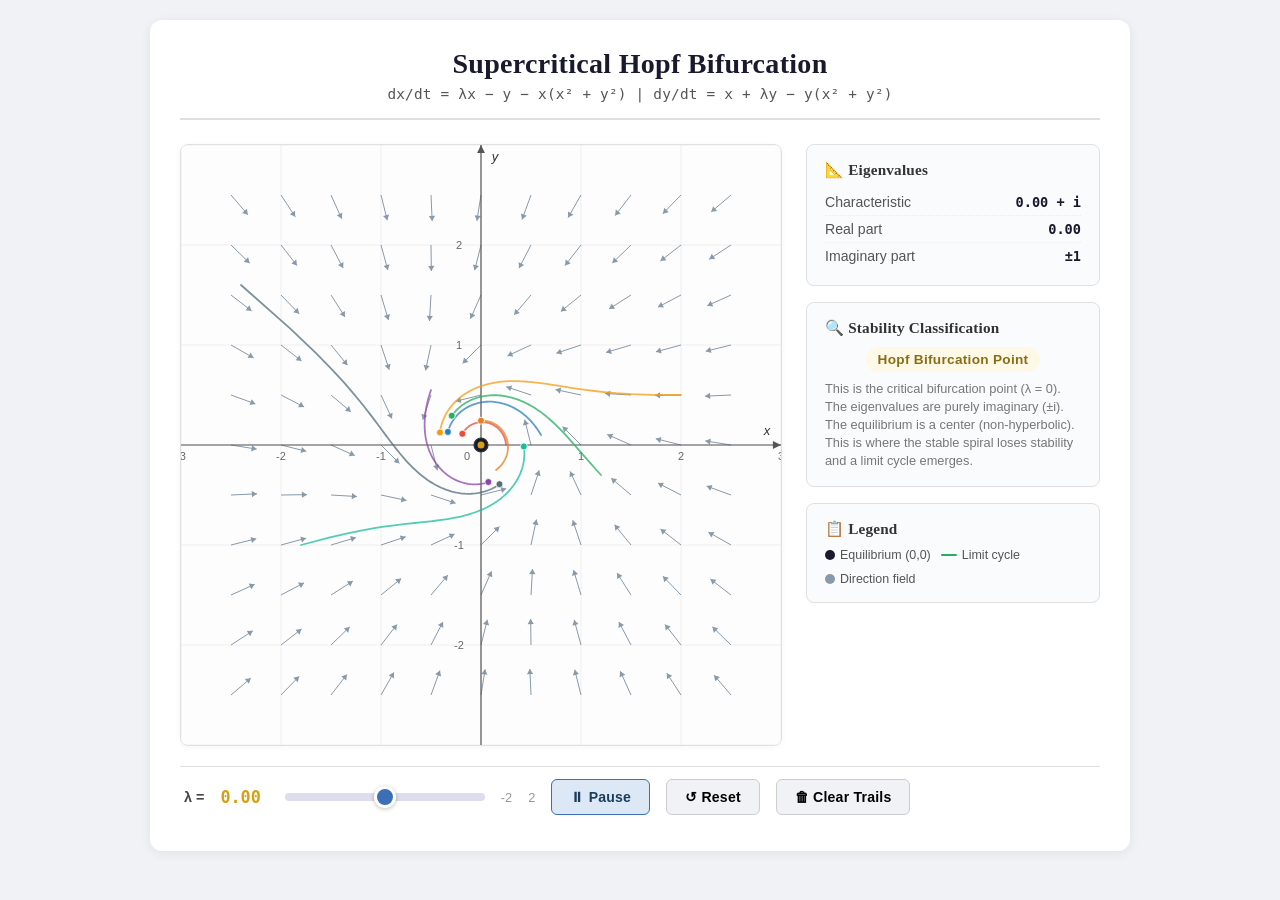
==== index.html @ 7fc09515 "Add Supercritical Hopf Bifurcation Visualizer This file contains the HTML structure, CSS styles, and" ====
<!DOCTYPE html>
<html lang="en">
<head>
    <meta charset="UTF-8">
    <meta name="viewport" content="width=device-width, initial-scale=1.0">
    <title>Supercritical Hopf Bifurcation Visualizer</title>
    <style>
        /* ============================================================
           CSS - Clean, professional university-style layout
           ============================================================ */
        :root {
            --bg: #fafaf9;
            --card-bg: #ffffff;
            --text: #1a1a2e;
            --text-secondary: #555;
            --border: #e0e0e0;
            --accent: #3b6fb6;
            --stable: #2980b9;
            --hopf: #d4a017;
            --unstable: #c0392b;
            --limit-cycle: #27ae60;
            --slider-track: #dde;
            --slider-fill: #3b6fb6;
            --button-bg: #f0f2f5;
            --button-hover: #e2e6ea;
            --shadow: 0 2px 12px rgba(0, 0, 0, 0.07);
            --font-heading: 'Georgia', 'Times New Roman', serif;
            --font-body: 'Segoe UI', 'Helvetica Neue', Arial, sans-serif;
            --font-mono: 'SF Mono', 'Consolas', 'Monaco', monospace;
        }

        * {
            margin: 0;
            padding: 0;
            box-sizing: border-box;
        }

        body {
            background: #f0f2f5;
            font-family: var(--font-body);
            color: var(--text);
            display: flex;
            justify-content: center;
            align-items: flex-start;
            min-height: 100vh;
            padding: 20px 10px 40px;
        }

        /* Main container card */
        .container {
            background: var(--card-bg);
            border-radius: 12px;
            box-shadow: var(--shadow);
            max-width: 980px;
            width: 100%;
            padding: 28px 30px 24px;
            display: flex;
            flex-direction: column;
            gap: 20px;
        }

        /* Header */
        header {
            text-align: center;
            border-bottom: 2px solid var(--border);
            padding-bottom: 16px;
            margin-bottom: 4px;
        }
        header h1 {
            font-family: var(--font-heading);
            font-size: 1.75rem;
            font-weight: 700;
            color: #1a1a2e;
            letter-spacing: 0.3px;
            margin-bottom: 6px;
        }
        header .subtitle {
            font-family: var(--font-mono);
            font-size: 0.9rem;
            color: var(--text-secondary);
            letter-spacing: 0.2px;
        }

        /* Main content: canvas + info panel side by side */
        .main-content {
            display: flex;
            gap: 24px;
            flex-wrap: wrap;
            justify-content: center;
            align-items: flex-start;
        }

        /* Canvas container */
        .canvas-wrapper {
            flex-shrink: 0;
            border: 1px solid var(--border);
            border-radius: 8px;
            overflow: hidden;
            box-shadow: 0 1px 6px rgba(0, 0, 0, 0.04);
            background: #fdfdfd;
            line-height: 0;
        }
        canvas {
            display: block;
            width: 600px;
            height: 600px;
        }

        /* Info panel */
        .info-panel {
            flex: 1;
            min-width: 260px;
            max-width: 320px;
            display: flex;
            flex-direction: column;
            gap: 16px;
            font-size: 0.9rem;
        }
        .info-card {
            background: #fafbfc;
            border: 1px solid var(--border);
            border-radius: 8px;
            padding: 16px 18px;
        }
        .info-card h3 {
            font-family: var(--font-heading);
            font-size: 0.95rem;
            font-weight: 600;
            margin-bottom: 10px;
            color: #333;
            letter-spacing: 0.2px;
        }
        .info-row {
            display: flex;
            justify-content: space-between;
            align-items: center;
            padding: 5px 0;
            border-bottom: 1px dotted #eee;
            font-size: 0.88rem;
        }
        .info-row:last-child {
            border-bottom: none;
        }
        .info-label {
            color: var(--text-secondary);
            font-weight: 500;
        }
        .info-value {
            font-weight: 600;
            font-family: var(--font-mono);
            font-size: 0.85rem;
        }
        .stability-badge {
            display: inline-block;
            padding: 5px 12px;
            border-radius: 20px;
            font-weight: 600;
            font-size: 0.85rem;
            text-align: center;
            letter-spacing: 0.3px;
            transition: background 0.25s, color 0.25s;
        }
        .stable-spiral {
            background: #e8f4fd;
            color: #1a5f8a;
        }
        .hopf-point {
            background: #fef9e7;
            color: #8a6d14;
        }
        .unstable-spiral {
            background: #fdecea;
            color: #8a1f1f;
        }
        .limit-cycle-info {
            color: var(--limit-cycle);
            font-weight: 600;
        }

        /* Controls area */
        .controls {
            display: flex;
            flex-wrap: wrap;
            align-items: center;
            gap: 16px;
            padding: 12px 4px;
            border-top: 1px solid var(--border);
        }
        .control-group {
            display: flex;
            align-items: center;
            gap: 8px;
        }
        .control-group label {
            font-weight: 600;
            font-size: 0.9rem;
            white-space: nowrap;
            color: #444;
        }
        /* Lambda display */
        .lambda-display {
            font-family: var(--font-mono);
            font-size: 1.05rem;
            font-weight: 700;
            min-width: 44px;
            text-align: center;
            padding: 3px 8px;
            border-radius: 4px;
            transition: color 0.25s;
        }
        .lambda-neg {
            color: var(--stable);
        }
        .lambda-zero {
            color: var(--hopf);
        }
        .lambda-pos {
            color: var(--unstable);
        }

        /* Slider styling */
        input[type="range"] {
            -webkit-appearance: none;
            width: 200px;
            height: 8px;
            border-radius: 4px;
            background: var(--slider-track);
            outline: none;
            cursor: pointer;
        }
        input[type="range"]::-webkit-slider-thumb {
            -webkit-appearance: none;
            width: 22px;
            height: 22px;
            border-radius: 50%;
            background: var(--accent);
            cursor: pointer;
            border: 3px solid #fff;
            box-shadow: 0 1px 4px rgba(0, 0, 0, 0.25);
            transition: transform 0.1s;
        }
        input[type="range"]::-webkit-slider-thumb:hover {
            transform: scale(1.12);
        }
        input[type="range"]::-moz-range-thumb {
            width: 22px;
            height: 22px;
            border-radius: 50%;
            background: var(--accent);
            cursor: pointer;
            border: 3px solid #fff;
            box-shadow: 0 1px 4px rgba(0, 0, 0, 0.25);
        }

        /* Buttons */
        button {
            padding: 9px 18px;
            border: 1px solid #ccc;
            border-radius: 6px;
            background: var(--button-bg);
            cursor: pointer;
            font-weight: 600;
            font-size: 0.88rem;
            font-family: var(--font-body);
            letter-spacing: 0.2px;
            transition: background 0.2s, box-shadow 0.2s;
            white-space: nowrap;
        }
        button:hover {
            background: var(--button-hover);
            box-shadow: 0 1px 3px rgba(0, 0, 0, 0.1);
        }
        button:active {
            background: #d5dbe3;
        }
        button.active-btn {
            background: #dce8f5;
            border-color: var(--accent);
            color: #1a3d5c;
        }

        /* Legend */
        .legend {
            display: flex;
            flex-wrap: wrap;
            gap: 10px;
            font-size: 0.78rem;
            color: #555;
            margin-top: 2px;
        }
        .legend-item {
            display: flex;
            align-items: center;
            gap: 5px;
        }
        .legend-dot {
            width: 10px;
            height: 10px;
            border-radius: 50%;
            flex-shrink: 0;
        }
        .legend-dash {
            width: 16px;
            height: 2px;
            border-radius: 1px;
            flex-shrink: 0;
        }

        /* Responsive */
        @media (max-width: 940px) {
            .main-content {
                flex-direction: column;
                align-items: center;
            }
            .info-panel {
                max-width: 100%;
                flex-direction: row;
                flex-wrap: wrap;
                gap: 10px;
            }
            .info-card {
                flex: 1;
                min-width: 180px;
            }
            canvas {
                width: 100%;
                height: auto;
                max-width: 500px;
            }
            .canvas-wrapper {
                width: 100%;
                max-width: 500px;
            }
            input[type="range"] {
                width: 140px;
            }
        }
        @media (max-width: 500px) {
            .container {
                padding: 12px 8px;
            }
            header h1 {
                font-size: 1.3rem;
            }
            .controls {
                gap: 8px;
            }
            input[type="range"] {
                width: 100px;
            }
            button {
                padding: 7px 12px;
                font-size: 0.8rem;
            }
        }
    </style>
</head>
<body>

    <div class="container">
        <!-- ============================================================
             HEADER - Title and system equations
             ============================================================ -->
        <header>
            <h1>Supercritical Hopf Bifurcation</h1>
            <p class="subtitle">
                dx/dt = λx − y − x(x² + y²)&emsp;|&emsp;dy/dt = x + λy − y(x² + y²)
            </p>
        </header>

        <!-- ============================================================
             MAIN CONTENT - Canvas + Info Panel
             ============================================================ -->
        <div class="main-content">
            <!-- Phase portrait canvas -->
            <div class="canvas-wrapper">
                <canvas id="phaseCanvas" width="600" height="600"></canvas>
            </div>

            <!-- Information panel -->
            <div class="info-panel" id="infoPanel">
                <!-- Eigenvalue card -->
                <div class="info-card">
                    <h3>📐 Eigenvalues</h3>
                    <div class="info-row">
                        <span class="info-label">Characteristic</span>
                        <span class="info-value" id="eigenvalueDisplay">λ ± i</span>
                    </div>
                    <div class="info-row">
                        <span class="info-label">Real part</span>
                        <span class="info-value" id="realPartDisplay">—</span>
                    </div>
                    <div class="info-row">
                        <span class="info-label">Imaginary part</span>
                        <span class="info-value">±1</span>
                    </div>
                </div>

                <!-- Stability card -->
                <div class="info-card">
                    <h3>🔍 Stability Classification</h3>
                    <div style="text-align:center; margin:8px 0;">
                        <span class="stability-badge" id="stabilityBadge">—</span>
                    </div>
                    <div class="info-row" id="limitCycleRow" style="display:none;">
                        <span class="info-label">Limit cycle radius</span>
                        <span class="info-value limit-cycle-info" id="limitCycleRadius">—</span>
                    </div>
                    <p style="font-size:0.8rem;color:#777;margin-top:6px;line-height:1.4;" id="stabilityDescription">
                        —
                    </p>
                </div>

                <!-- Legend card -->
                <div class="info-card">
                    <h3>📋 Legend</h3>
                    <div class="legend">
                        <div class="legend-item">
                            <span class="legend-dot" style="background:#1a1a2e;"></span> Equilibrium (0,0)
                        </div>
                        <div class="legend-item">
                            <span class="legend-dash" style="background:var(--limit-cycle);"></span> Limit cycle
                        </div>
                        <div class="legend-item">
                            <span class="legend-dot" style="background:#8899aa;"></span> Direction field
                        </div>
                    </div>
                </div>
            </div>
        </div>

        <!-- ============================================================
             CONTROLS - Slider, buttons, λ display
             ============================================================ -->
        <div class="controls">
            <div class="control-group">
                <label for="lambdaSlider">λ =</label>
                <span class="lambda-display" id="lambdaDisplay">0.00</span>
            </div>
            <input type="range" id="lambdaSlider" min="-2" max="2" step="0.01" value="0">
            <span style="font-size:0.8rem;color:#999;">-2</span>
            <span style="font-size:0.8rem;color:#999;">2</span>

            <button id="playPauseBtn" class="active-btn" title="Pause / Resume animation">⏸ Pause</button>
            <button id="resetBtn" title="Reset all trajectories">↺ Reset</button>
            <button id="clearBtn" title="Clear trails but keep particle positions">🗑 Clear Trails</button>
        </div>
    </div>

    <script>
        // ============================================================
        // JAVASCRIPT - Supercritical Hopf Bifurcation Visualizer
        // System:  dx/dt = λx − y − x(x²+y²)
        //          dy/dt = x + λy − y(x²+y²)
        // ============================================================

        (function() {
            // ---------- DOM Elements ----------
            const canvas = document.getElementById('phaseCanvas');
            const ctx = canvas.getContext('2d');
            const lambdaSlider = document.getElementById('lambdaSlider');
            const lambdaDisplay = document.getElementById('lambdaDisplay');
            const playPauseBtn = document.getElementById('playPauseBtn');
            const resetBtn = document.getElementById('resetBtn');
            const clearBtn = document.getElementById('clearBtn');
            const eigenvalueDisplay = document.getElementById('eigenvalueDisplay');
            const realPartDisplay = document.getElementById('realPartDisplay');
            const stabilityBadge = document.getElementById('stabilityBadge');
            const stabilityDescription = document.getElementById('stabilityDescription');
            const limitCycleRow = document.getElementById('limitCycleRow');
            const limitCycleRadius = document.getElementById('limitCycleRadius');

            // ---------- Constants ----------
            const CANVAS_W = canvas.width; // 600 px
            const CANVAS_H = canvas.height; // 600 px
            const SCALE = 100; // pixels per world unit
            const CENTER_X = CANVAS_W / 2; // 300
            const CENTER_Y = CANVAS_H / 2; // 300
            const WORLD_MIN = -3;
            const WORLD_MAX = 3;
            const DIR_GRID_SPACING = 0.5; // world units between direction arrows
            const ARROW_LENGTH = 26; // pixels for normalized direction arrows
            const ARROWHEAD_SIZE = 6; // pixels
            const RK4_DT = 0.04; // time step per animation frame
            const MAX_TRAIL_LENGTH = 500; // max points per trajectory trail

            // ---------- State ----------
            let lambda = parseFloat(lambdaSlider.value); // current λ
            let isPlaying = true;
            let animationId = null;
            let directionFieldCache = null; // cached arrow data for current λ
            let cachedLambda = null; // λ value for which cache is valid

            // ---------- Particle / Trajectory data ----------
            // Each particle: { x, y, trail: [{x,y},...], color }
            const initialConditions = [
                { x: 0.25, y: 0.0, color: '#e74c3c' }, // red - inside
                { x: 0.6, y: 0.1, color: '#2980b9' }, // blue - inside
                { x: 1.2, y: -0.3, color: '#27ae60' }, // green - near limit cycle for λ≈1.4
                { x: 2.0, y: 0.5, color: '#f39c12' }, // orange - outside
                { x: -0.5, y: 0.55, color: '#8e44ad' }, // purple - inside
                { x: -1.8, y: -1.0, color: '#1abc9c' }, // teal - outside
                { x: 0.15, y: -0.25, color: '#e67e22' }, // dark orange - inside
                { x: -2.4, y: 1.6, color: '#546e7a' }, // blue-gray - far outside
            ];

            let particles = [];

            /** Initialize all particles to their starting conditions */
            function initParticles() {
                particles = initialConditions.map(ic => ({
                    x: ic.x,
                    y: ic.y,
                    trail: [{ x: ic.x, y: ic.y }],
                    color: ic.color,
                }));
            }

            // ---------- Coordinate transforms ----------
            /** World (x,y) → Canvas (cx, cy) */
            function worldToCanvas(wx, wy) {
                return {
                    cx: CENTER_X + wx * SCALE,
                    cy: CENTER_Y - wy * SCALE,
                };
            }

            /** Canvas (cx, cy) → World (x, y) */
            function canvasToWorld(cx, cy) {
                return {
                    x: (cx - CENTER_X) / SCALE,
                    y: (CENTER_Y - cy) / SCALE,
                };
            }

            /** Clamp world coordinates to visible range (for drawing) */
            function isInView(wx, wy) {
                return wx >= WORLD_MIN && wx <= WORLD_MAX && wy >= WORLD_MIN && wy <= WORLD_MAX;
            }

            // ---------- Vector field ----------
            /**
             * Evaluate the vector field at a world point.
             * Returns [dx/dt, dy/dt].
             */
            function vectorField(x, y) {
                const r2 = x * x + y * y;
                const dx = lambda * x - y - x * r2;
                const dy = x + lambda * y - y * r2;
                return [dx, dy];
            }

            // ---------- RK4 Integrator ----------
            /**
             * Single RK4 step from (x, y) with time step dt.
             * Returns { x: newX, y: newY }.
             */
            function rk4Step(x, y, dt) {
                // k1
                const [k1x, k1y] = vectorField(x, y);
                // k2
                const [k2x, k2y] = vectorField(x + 0.5 * dt * k1x, y + 0.5 * dt * k1y);
                // k3
                const [k3x, k3y] = vectorField(x + 0.5 * dt * k2x, y + 0.5 * dt * k2y);
                // k4
                const [k4x, k4y] = vectorField(x + dt * k3x, y + dt * k3y);

                const newX = x + (dt / 6) * (k1x + 2 * k2x + 2 * k3x + k4x);
                const newY = y + (dt / 6) * (k1y + 2 * k2y + 2 * k3y + k4y);
                return { x: newX, y: newY };
            }

            // ---------- Direction field computation ----------
            /**
             * Compute direction field arrow data for the current λ.
             * Returns array of { cx, cy, endCx, endCy } in canvas coords.
             * Cached to avoid recomputation unless λ changes.
             */
            function computeDirectionField() {
                if (cachedLambda === lambda && directionFieldCache !== null) {
                    return directionFieldCache;
                }
                const arrows = [];
                // Sample grid from -2.5 to 2.5 with spacing DIR_GRID_SPACING
                const start = -2.5;
                const end = 2.5;
                for (let wx = start; wx <= end + 0.0001; wx += DIR_GRID_SPACING) {
                    for (let wy = start; wy <= end + 0.0001; wy += DIR_GRID_SPACING) {
                        const [vx, vy] = vectorField(wx, wy);
                        const mag = Math.sqrt(vx * vx + vy * vy);
                        if (mag < 1e-8) continue; // skip at exact equilibrium
                        // Normalize
                        const nx = vx / mag;
                        const ny = vy / mag;
                        // Convert to canvas
                        const { cx, cy } = worldToCanvas(wx, wy);
                        // Canvas-space vector (note y-flip)
                        const cvx = nx * SCALE;
                        const cvy = -ny * SCALE;
                        const cMag = Math.sqrt(cvx * cvx + cvy * cvy);
                        const scaleFactor = ARROW_LENGTH / cMag;
                        const endCx = cx + cvx * scaleFactor;
                        const endCy = cy + cvy * scaleFactor;
                        arrows.push({ cx, cy, endCx, endCy, dirX: cvx / cMag, dirY: cvy / cMag });
                    }
                }
                directionFieldCache = arrows;
                cachedLambda = lambda;
                return arrows;
            }

            // ---------- Drawing functions ----------
            /** Draw the Cartesian grid with light gray lines at integer coordinates */
            function drawGrid() {
                ctx.save();
                ctx.strokeStyle = '#e8e8e8';
                ctx.lineWidth = 0.7;
                for (let i = WORLD_MIN; i <= WORLD_MAX; i += 1) {
                    const { cx } = worldToCanvas(i, 0);
                    const { cy } = worldToCanvas(0, i);
                    // Vertical grid line
                    ctx.beginPath();
                    ctx.moveTo(cx, 0);
                    ctx.lineTo(cx, CANVAS_H);
                    ctx.stroke();
                    // Horizontal grid line
                    ctx.beginPath();
                    ctx.moveTo(0, cy);
                    ctx.lineTo(CANVAS_W, cy);
                    ctx.stroke();
                }
                ctx.restore();
            }

            /** Draw labeled axes with arrowheads */
            function drawAxes() {
                ctx.save();
                // Main axes
                ctx.strokeStyle = '#555';
                ctx.lineWidth = 1.2;
                ctx.beginPath();
                // x-axis
                const { cx: xAxisY } = worldToCanvas(0, 0); // cy of x-axis
                ctx.moveTo(0, xAxisY);
                ctx.lineTo(CANVAS_W, xAxisY);
                // y-axis
                const { cy: yAxisX } = worldToCanvas(0, 0); // cx of y-axis
                ctx.moveTo(yAxisX, 0);
                ctx.lineTo(yAxisX, CANVAS_H);
                ctx.stroke();

                // Arrowhead on positive x-axis
                const xTip = worldToCanvas(WORLD_MAX, 0);
                drawArrowheadOnAxis(xTip.cx, xTip.cy, 0); // pointing right
                // Arrowhead on positive y-axis
                const yTip = worldToCanvas(0, WORLD_MAX);
                drawArrowheadOnAxis(yTip.cx, yTip.cy, -Math.PI / 2); // pointing up (canvas up = negative angle)

                // Axis labels
                ctx.fillStyle = '#333';
                ctx.font = 'italic 13px "Segoe UI", "Helvetica Neue", Arial, sans-serif';
                ctx.textAlign = 'center';
                // x label
                ctx.fillText('x', CANVAS_W - 14, xAxisY - 10);
                // y label
                ctx.fillText('y', yAxisX + 14, 16);

                // Tick labels
                ctx.font = '11px "Segoe UI", "Helvetica Neue", Arial, sans-serif';
                ctx.fillStyle = '#666';
                for (let i = WORLD_MIN; i <= WORLD_MAX; i += 1) {
                    if (i === 0) continue;
                    const { cx: tx } = worldToCanvas(i, 0);
                    const { cy: ty } = worldToCanvas(0, i);
                    ctx.fillText(i.toString(), tx, xAxisY + 15);
                    if (i !== WORLD_MIN && i !== WORLD_MAX) {
                        ctx.fillText(i.toString(), yAxisX - 22, ty + 4);
                    }
                }
                // Origin label
                ctx.fillText('0', yAxisX - 14, xAxisY + 15);

                ctx.restore();
            }

            /** Small helper: draw an arrowhead at canvas point for axis end */
            function drawArrowheadOnAxis(cx, cy, direction) {
                const size = 9;
                const angle = direction;
                ctx.save();
                ctx.fillStyle = '#555';
                ctx.beginPath();
                ctx.moveTo(cx, cy);
                ctx.lineTo(
                    cx - size * Math.cos(angle - 0.45),
                    cy - size * Math.sin(angle - 0.45)
                );
                ctx.lineTo(
                    cx - size * Math.cos(angle + 0.45),
                    cy - size * Math.sin(angle + 0.45)
                );
                ctx.closePath();
                ctx.fill();
                ctx.restore();
            }

            /** Draw the direction field arrows */
            function drawDirectionField() {
                const arrows = computeDirectionField();
                ctx.save();
                ctx.strokeStyle = '#8899aa';
                ctx.fillStyle = '#8899aa';
                ctx.lineWidth = 1.0;
                for (const arr of arrows) {
                    const { cx, cy, endCx, endCy, dirX, dirY } = arr;
                    // Draw arrow shaft
                    ctx.beginPath();
                    ctx.moveTo(cx, cy);
                    ctx.lineTo(endCx, endCy);
                    ctx.stroke();
                    // Draw arrowhead
                    const hSize = ARROWHEAD_SIZE;
                    const angle = Math.atan2(dirY, dirX);
                    const barbAngle = 0.55; // ~31 degrees
                    ctx.beginPath();
                    ctx.moveTo(endCx, endCy);
                    ctx.lineTo(
                        endCx - hSize * Math.cos(angle - barbAngle),
                        endCy - hSize * Math.sin(angle - barbAngle)
                    );
                    ctx.lineTo(
                        endCx - hSize * Math.cos(angle + barbAngle),
                        endCy - hSize * Math.sin(angle + barbAngle)
                    );
                    ctx.closePath();
                    ctx.fill();
                }
                ctx.restore();
            }

            /** Draw the equilibrium point at (0,0) */
            function drawEquilibrium() {
                const { cx, cy } = worldToCanvas(0, 0);
                ctx.save();
                // Outer ring
                ctx.beginPath();
                ctx.arc(cx, cy, 7, 0, 2 * Math.PI);
                ctx.fillStyle = '#1a1a2e';
                ctx.fill();
                // Inner dot
                ctx.beginPath();
                ctx.arc(cx, cy, 3.5, 0, 2 * Math.PI);
                if (lambda < -0.005) {
                    ctx.fillStyle = '#2980b9'; // stable - blue
                } else if (lambda > 0.005) {
                    ctx.fillStyle = '#c0392b'; // unstable - red
                } else {
                    ctx.fillStyle = '#d4a017'; // Hopf point - gold
                }
                ctx.fill();
                // Thin border
                ctx.beginPath();
                ctx.arc(cx, cy, 7, 0, 2 * Math.PI);
                ctx.strokeStyle = '#333';
                ctx.lineWidth = 1.2;
                ctx.stroke();
                ctx.restore();
            }

            /** Draw the stable limit cycle when λ > 0 (circle of radius √λ) */
            function drawLimitCycle() {
                if (lambda <= 0.001) return; // no limit cycle for λ ≤ 0
                const radius = Math.sqrt(lambda);
                if (radius > WORLD_MAX) return; // too large to display meaningfully
                const { cx, cy } = worldToCanvas(0, 0);
                const rPx = radius * SCALE;
                ctx.save();
                ctx.setLineDash([8, 5]);
                ctx.strokeStyle = '#27ae60';
                ctx.lineWidth = 2.2;
                ctx.beginPath();
                ctx.arc(cx, cy, rPx, 0, 2 * Math.PI);
                ctx.stroke();
                ctx.setLineDash([]); // reset
                // Small label
                if (radius < 2.9) {
                    const labelPos = worldToCanvas(radius * 0.75, radius * 0.75);
                    ctx.fillStyle = '#1a6b3a';
                    ctx.font = 'italic 11px "Segoe UI", "Helvetica Neue", Arial, sans-serif';
                    ctx.fillText('r = √λ', labelPos.cx - 18, labelPos.cy - 8);
                }
                ctx.restore();
            }

            /** Draw all trajectory trails */
            function drawTrajectories() {
                for (const p of particles) {
                    const trail = p.trail;
                    if (trail.length < 2) {
                        // Draw just a dot for single-point trails
                        if (trail.length === 1) {
                            const { cx, cy } = worldToCanvas(trail[0].x, trail[0].y);
                            if (isInView(trail[0].x, trail[0].y)) {
                                ctx.save();
                                ctx.beginPath();
                                ctx.arc(cx, cy, 3, 0, 2 * Math.PI);
                                ctx.fillStyle = p.color;
                                ctx.fill();
                                ctx.restore();
                            }
                        }
                        continue;
                    }
                    // Draw polyline for the trail
                    ctx.save();
                    ctx.strokeStyle = p.color;
                    ctx.lineWidth = 1.8;
                    ctx.lineCap = 'round';
                    ctx.lineJoin = 'round';
                    ctx.globalAlpha = 0.75;
                    ctx.beginPath();
                    const firstPt = worldToCanvas(trail[0].x, trail[0].y);
                    ctx.moveTo(firstPt.cx, firstPt.cy);
                    for (let i = 1; i < trail.length; i++) {
                        const pt = worldToCanvas(trail[i].x, trail[i].y);
                        ctx.lineTo(pt.cx, pt.cy);
                    }
                    ctx.stroke();
                    // Draw current position as a brighter dot
                    const head = worldToCanvas(p.x, p.y);
                    ctx.globalAlpha = 1;
                    ctx.beginPath();
                    ctx.arc(head.cx, head.cy, 3.5, 0, 2 * Math.PI);
                    ctx.fillStyle = p.color;
                    ctx.fill();
                    ctx.strokeStyle = '#fff';
                    ctx.lineWidth = 0.8;
                    ctx.stroke();
                    ctx.restore();
                }
            }

            /** Main render: clear canvas and draw all layers */
            function render() {
                ctx.clearRect(0, 0, CANVAS_W, CANVAS_H);
                // Background
                ctx.fillStyle = '#fdfdfd';
                ctx.fillRect(0, 0, CANVAS_W, CANVAS_H);
                // Layers (back to front)
                drawGrid();
                drawDirectionField();
                drawLimitCycle();
                drawAxes();
                drawEquilibrium();
                drawTrajectories();
            }

            // ---------- Animation ----------
            /** Advance all particles by one RK4 step */
            function advanceParticles() {
                for (const p of particles) {
                    const next = rk4Step(p.x, p.y, RK4_DT);
                    p.x = next.x;
                    p.y = next.y;
                    p.trail.push({ x: p.x, y: p.y });
                    // Trim trail if too long
                    while (p.trail.length > MAX_TRAIL_LENGTH) {
                        p.trail.shift();
                    }
                }
            }

            /** Animation loop */
            function animate() {
                if (!isPlaying) {
                    // Still render once more to show current state
                    render();
                    animationId = null;
                    return;
                }
                advanceParticles();
                render();
                animationId = requestAnimationFrame(animate);
            }

            /** Start or restart the animation loop */
            function startAnimation() {
                if (animationId !== null) {
                    cancelAnimationFrame(animationId);
                    animationId = null;
                }
                if (isPlaying) {
                    animationId = requestAnimationFrame(animate);
                } else {
                    // Render once in paused state
                    render();
                }
            }

            // ---------- UI Updates ----------
            /** Update the info panel based on current λ */
            function updateInfoPanel() {
                // Lambda display
                lambdaDisplay.textContent = lambda.toFixed(2);
                lambdaDisplay.classList.remove('lambda-neg', 'lambda-zero', 'lambda-pos');
                if (lambda < -0.005) {
                    lambdaDisplay.classList.add('lambda-neg');
                } else if (lambda > 0.005) {
                    lambdaDisplay.classList.add('lambda-pos');
                } else {
                    lambdaDisplay.classList.add('lambda-zero');
                }

                // Eigenvalue display
                const realPart = lambda;
                eigenvalueDisplay.textContent =
                    (realPart >= 0 ? 'λ + i' : 'λ − i').replace('λ', realPart.toFixed(2));
                realPartDisplay.textContent = realPart.toFixed(2);

                // Stability classification
                stabilityBadge.classList.remove('stable-spiral', 'hopf-point', 'unstable-spiral');
                if (lambda < -0.005) {
                    stabilityBadge.textContent = 'Stable Spiral (Sink)';
                    stabilityBadge.classList.add('stable-spiral');
                    stabilityDescription.textContent =
                        'The origin is a stable spiral. All trajectories spiral inward toward the equilibrium. The real part of the eigenvalue is negative.';
                    limitCycleRow.style.display = 'none';
                } else if (lambda > 0.005) {
                    stabilityBadge.textContent = 'Unstable Spiral (Source)';
                    stabilityBadge.classList.add('unstable-spiral');
                    const rLC = Math.sqrt(lambda);
                    stabilityDescription.textContent =
                        'The origin is an unstable spiral. A stable limit cycle exists at radius r = √λ ≈ ' +
                        rLC.toFixed(3) +
                        '. Trajectories spiral outward from the origin toward the limit cycle, or inward from outside.';
                    limitCycleRow.style.display = 'flex';
                    limitCycleRadius.textContent = 'r = √λ ≈ ' + rLC.toFixed(3);
                } else {
                    stabilityBadge.textContent = 'Hopf Bifurcation Point';
                    stabilityBadge.classList.add('hopf-point');
                    stabilityDescription.textContent =
                        'This is the critical bifurcation point (λ = 0). The eigenvalues are purely imaginary (±i). The equilibrium is a center (non-hyperbolic). This is where the stable spiral loses stability and a limit cycle emerges.';
                    limitCycleRow.style.display = 'none';
                }
            }

            /** Handle λ change from slider */
            function onLambdaChange() {
                lambda = parseFloat(lambdaSlider.value);
                // Invalidate direction field cache
                cachedLambda = null;
                directionFieldCache = null;
                updateInfoPanel();
                // Re-render (even if paused)
                render();
            }

            /** Toggle play/pause */
            function togglePlayPause() {
                isPlaying = !isPlaying;
                if (isPlaying) {
                    playPauseBtn.textContent = '⏸ Pause';
                    playPauseBtn.classList.add('active-btn');
                } else {
                    playPauseBtn.textContent = '▶ Play';
                    playPauseBtn.classList.remove('active-btn');
                }
                startAnimation();
            }

            /** Reset all particles to initial conditions */
            function resetAll() {
                initParticles();
                // Invalidate cache in case λ changed during reset
                cachedLambda = null;
                directionFieldCache = null;
                updateInfoPanel();
                render();
                // Restart animation if playing
                if (isPlaying && animationId === null) {
                    startAnimation();
                }
            }

            /** Clear trails but keep particles at current positions */
            function clearTrails() {
                for (const p of particles) {
                    p.trail = [{ x: p.x, y: p.y }];
                }
                render();
                if (isPlaying && animationId === null) {
                    startAnimation();
                }
            }

            // ---------- Event listeners ----------
            lambdaSlider.addEventListener('input', onLambdaChange);
            playPauseBtn.addEventListener('click', togglePlayPause);
            resetBtn.addEventListener('click', resetAll);
            clearBtn.addEventListener('click', clearTrails);

            // Keyboard shortcut: Space to toggle play/pause
            document.addEventListener('keydown', function(e) {
                if (e.code === 'Space' && e.target === document.body) {
                    e.preventDefault();
                    togglePlayPause();
                }
            });

            // ---------- Initialization ----------
            function init() {
                initParticles();
                lambda = parseFloat(lambdaSlider.value);
                cachedLambda = null;
                directionFieldCache = null;
                updateInfoPanel();
                render();
                startAnimation();
            }

            init();

            // Log for verification
            console.log('Supercritical Hopf Bifurcation Visualizer initialized.');
            console.log('System: dx/dt = λx − y − x(x²+y²),  dy/dt = x + λy − y(x²+y²)');
            console.log('Eigenvalues at origin: λ ± i');
            console.log('Limit cycle (λ > 0): r = √λ');
            console.log('Controls: Slider for λ, Space to play/pause, buttons for reset/clear.');
        })();
    </script>
</body>
</html>
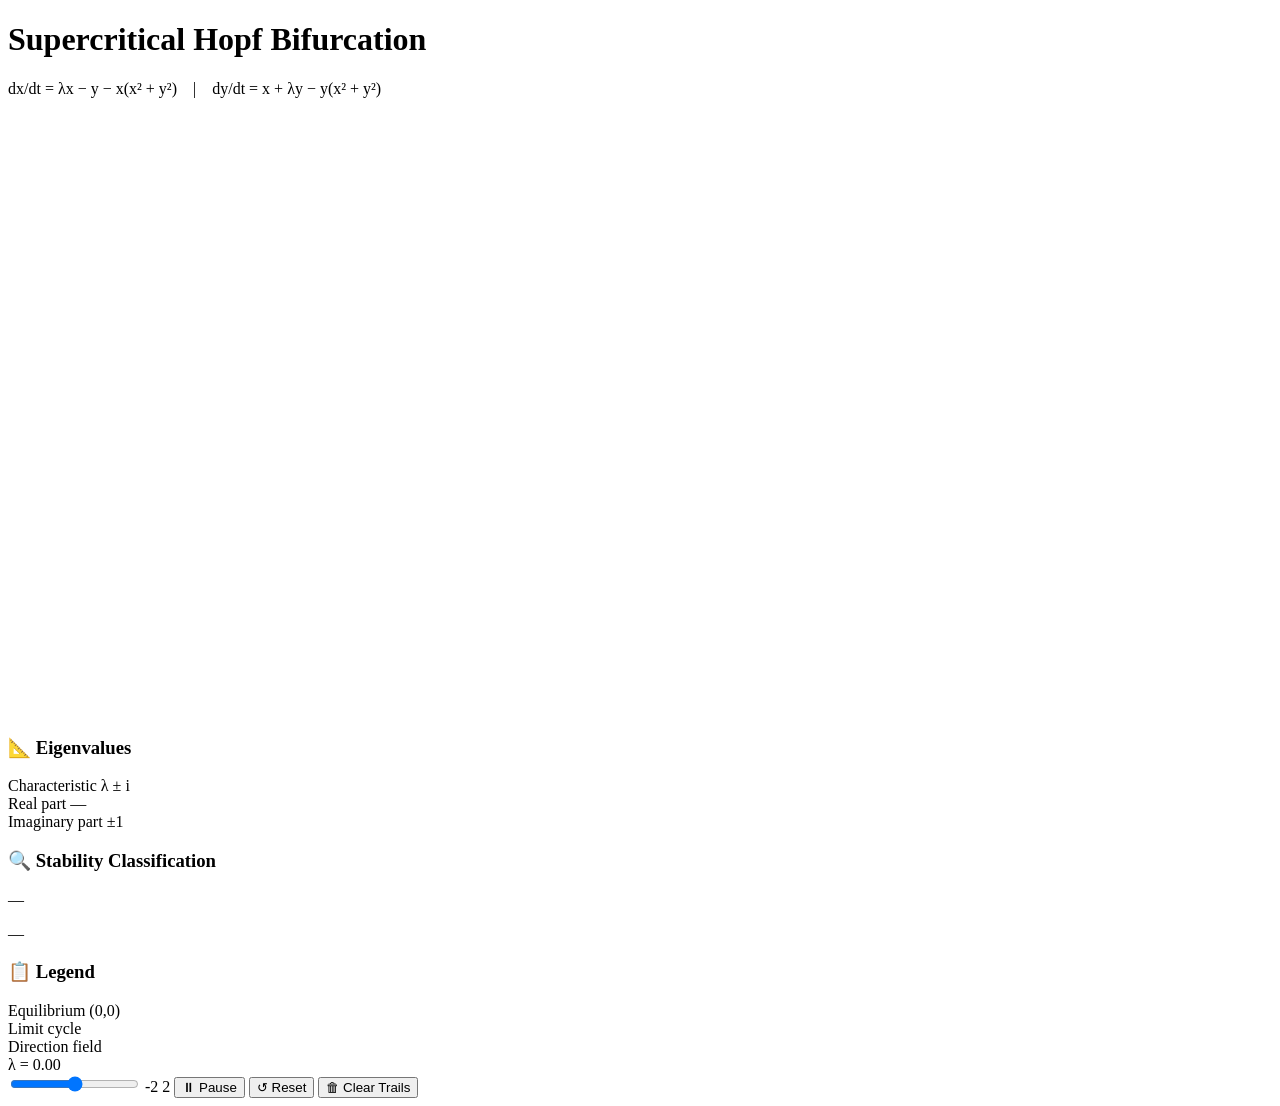
==== commit 6147cedf: "Rename hopf-bifurcation.html to index.html" ====
--- a/index.html
+++ b/index.html
@@ -3,382 +3,24 @@
 <head>
     <meta charset="UTF-8">
     <meta name="viewport" content="width=device-width, initial-scale=1.0">
-    <title>Supercritical Hopf Bifurcation Visualizer</title>
-    <style>
-        /* ============================================================
-           CSS - Clean, professional university-style layout
-           ============================================================ */
-        :root {
-            --bg: #fafaf9;
-            --card-bg: #ffffff;
-            --text: #1a1a2e;
-            --text-secondary: #555;
-            --border: #e0e0e0;
-            --accent: #3b6fb6;
-            --stable: #2980b9;
-            --hopf: #d4a017;
-            --unstable: #c0392b;
-            --limit-cycle: #27ae60;
-            --slider-track: #dde;
-            --slider-fill: #3b6fb6;
-            --button-bg: #f0f2f5;
-            --button-hover: #e2e6ea;
-            --shadow: 0 2px 12px rgba(0, 0, 0, 0.07);
-            --font-heading: 'Georgia', 'Times New Roman', serif;
-            --font-body: 'Segoe UI', 'Helvetica Neue', Arial, sans-serif;
-            --font-mono: 'SF Mono', 'Consolas', 'Monaco', monospace;
-        }
-
-        * {
-            margin: 0;
-            padding: 0;
-            box-sizing: border-box;
-        }
-
-        body {
-            background: #f0f2f5;
-            font-family: var(--font-body);
-            color: var(--text);
-            display: flex;
-            justify-content: center;
-            align-items: flex-start;
-            min-height: 100vh;
-            padding: 20px 10px 40px;
-        }
-
-        /* Main container card */
-        .container {
-            background: var(--card-bg);
-            border-radius: 12px;
-            box-shadow: var(--shadow);
-            max-width: 980px;
-            width: 100%;
-            padding: 28px 30px 24px;
-            display: flex;
-            flex-direction: column;
-            gap: 20px;
-        }
-
-        /* Header */
-        header {
-            text-align: center;
-            border-bottom: 2px solid var(--border);
-            padding-bottom: 16px;
-            margin-bottom: 4px;
-        }
-        header h1 {
-            font-family: var(--font-heading);
-            font-size: 1.75rem;
-            font-weight: 700;
-            color: #1a1a2e;
-            letter-spacing: 0.3px;
-            margin-bottom: 6px;
-        }
-        header .subtitle {
-            font-family: var(--font-mono);
-            font-size: 0.9rem;
-            color: var(--text-secondary);
-            letter-spacing: 0.2px;
-        }
-
-        /* Main content: canvas + info panel side by side */
-        .main-content {
-            display: flex;
-            gap: 24px;
-            flex-wrap: wrap;
-            justify-content: center;
-            align-items: flex-start;
-        }
-
-        /* Canvas container */
-        .canvas-wrapper {
-            flex-shrink: 0;
-            border: 1px solid var(--border);
-            border-radius: 8px;
-            overflow: hidden;
-            box-shadow: 0 1px 6px rgba(0, 0, 0, 0.04);
-            background: #fdfdfd;
-            line-height: 0;
-        }
-        canvas {
-            display: block;
-            width: 600px;
-            height: 600px;
-        }
-
-        /* Info panel */
-        .info-panel {
-            flex: 1;
-            min-width: 260px;
-            max-width: 320px;
-            display: flex;
-            flex-direction: column;
-            gap: 16px;
-            font-size: 0.9rem;
-        }
-        .info-card {
-            background: #fafbfc;
-            border: 1px solid var(--border);
-            border-radius: 8px;
-            padding: 16px 18px;
-        }
-        .info-card h3 {
-            font-family: var(--font-heading);
-            font-size: 0.95rem;
-            font-weight: 600;
-            margin-bottom: 10px;
-            color: #333;
-            letter-spacing: 0.2px;
-        }
-        .info-row {
-            display: flex;
-            justify-content: space-between;
-            align-items: center;
-            padding: 5px 0;
-            border-bottom: 1px dotted #eee;
-            font-size: 0.88rem;
-        }
-        .info-row:last-child {
-            border-bottom: none;
-        }
-        .info-label {
-            color: var(--text-secondary);
-            font-weight: 500;
-        }
-        .info-value {
-            font-weight: 600;
-            font-family: var(--font-mono);
-            font-size: 0.85rem;
-        }
-        .stability-badge {
-            display: inline-block;
-            padding: 5px 12px;
-            border-radius: 20px;
-            font-weight: 600;
-            font-size: 0.85rem;
-            text-align: center;
-            letter-spacing: 0.3px;
-            transition: background 0.25s, color 0.25s;
-        }
-        .stable-spiral {
-            background: #e8f4fd;
-            color: #1a5f8a;
-        }
-        .hopf-point {
-            background: #fef9e7;
-            color: #8a6d14;
-        }
-        .unstable-spiral {
-            background: #fdecea;
-            color: #8a1f1f;
-        }
-        .limit-cycle-info {
-            color: var(--limit-cycle);
-            font-weight: 600;
-        }
-
-        /* Controls area */
-        .controls {
-            display: flex;
-            flex-wrap: wrap;
-            align-items: center;
-            gap: 16px;
-            padding: 12px 4px;
-            border-top: 1px solid var(--border);
-        }
-        .control-group {
-            display: flex;
-            align-items: center;
-            gap: 8px;
-        }
-        .control-group label {
-            font-weight: 600;
-            font-size: 0.9rem;
-            white-space: nowrap;
-            color: #444;
-        }
-        /* Lambda display */
-        .lambda-display {
-            font-family: var(--font-mono);
-            font-size: 1.05rem;
-            font-weight: 700;
-            min-width: 44px;
-            text-align: center;
-            padding: 3px 8px;
-            border-radius: 4px;
-            transition: color 0.25s;
-        }
-        .lambda-neg {
-            color: var(--stable);
-        }
-        .lambda-zero {
-            color: var(--hopf);
-        }
-        .lambda-pos {
-            color: var(--unstable);
-        }
-
-        /* Slider styling */
-        input[type="range"] {
-            -webkit-appearance: none;
-            width: 200px;
-            height: 8px;
-            border-radius: 4px;
-            background: var(--slider-track);
-            outline: none;
-            cursor: pointer;
-        }
-        input[type="range"]::-webkit-slider-thumb {
-            -webkit-appearance: none;
-            width: 22px;
-            height: 22px;
-            border-radius: 50%;
-            background: var(--accent);
-            cursor: pointer;
-            border: 3px solid #fff;
-            box-shadow: 0 1px 4px rgba(0, 0, 0, 0.25);
-            transition: transform 0.1s;
-        }
-        input[type="range"]::-webkit-slider-thumb:hover {
-            transform: scale(1.12);
-        }
-        input[type="range"]::-moz-range-thumb {
-            width: 22px;
-            height: 22px;
-            border-radius: 50%;
-            background: var(--accent);
-            cursor: pointer;
-            border: 3px solid #fff;
-            box-shadow: 0 1px 4px rgba(0, 0, 0, 0.25);
-        }
-
-        /* Buttons */
-        button {
-            padding: 9px 18px;
-            border: 1px solid #ccc;
-            border-radius: 6px;
-            background: var(--button-bg);
-            cursor: pointer;
-            font-weight: 600;
-            font-size: 0.88rem;
-            font-family: var(--font-body);
-            letter-spacing: 0.2px;
-            transition: background 0.2s, box-shadow 0.2s;
-            white-space: nowrap;
-        }
-        button:hover {
-            background: var(--button-hover);
-            box-shadow: 0 1px 3px rgba(0, 0, 0, 0.1);
-        }
-        button:active {
-            background: #d5dbe3;
-        }
-        button.active-btn {
-            background: #dce8f5;
-            border-color: var(--accent);
-            color: #1a3d5c;
-        }
-
-        /* Legend */
-        .legend {
-            display: flex;
-            flex-wrap: wrap;
-            gap: 10px;
-            font-size: 0.78rem;
-            color: #555;
-            margin-top: 2px;
-        }
-        .legend-item {
-            display: flex;
-            align-items: center;
-            gap: 5px;
-        }
-        .legend-dot {
-            width: 10px;
-            height: 10px;
-            border-radius: 50%;
-            flex-shrink: 0;
-        }
-        .legend-dash {
-            width: 16px;
-            height: 2px;
-            border-radius: 1px;
-            flex-shrink: 0;
-        }
-
-        /* Responsive */
-        @media (max-width: 940px) {
-            .main-content {
-                flex-direction: column;
-                align-items: center;
-            }
-            .info-panel {
-                max-width: 100%;
-                flex-direction: row;
-                flex-wrap: wrap;
-                gap: 10px;
-            }
-            .info-card {
-                flex: 1;
-                min-width: 180px;
-            }
-            canvas {
-                width: 100%;
-                height: auto;
-                max-width: 500px;
-            }
-            .canvas-wrapper {
-                width: 100%;
-                max-width: 500px;
-            }
-            input[type="range"] {
-                width: 140px;
-            }
-        }
-        @media (max-width: 500px) {
-            .container {
-                padding: 12px 8px;
-            }
-            header h1 {
-                font-size: 1.3rem;
-            }
-            .controls {
-                gap: 8px;
-            }
-            input[type="range"] {
-                width: 100px;
-            }
-            button {
-                padding: 7px 12px;
-                font-size: 0.8rem;
-            }
-        }
-    </style>
+    <title>Supercritical Hopf Bifurcation · Visualizer</title>
+    <link rel="stylesheet" href="style.css">
 </head>
 <body>
-
     <div class="container">
-        <!-- ============================================================
-             HEADER - Title and system equations
-             ============================================================ -->
         <header>
             <h1>Supercritical Hopf Bifurcation</h1>
             <p class="subtitle">
-                dx/dt = λx − y − x(x² + y²)&emsp;|&emsp;dy/dt = x + λy − y(x² + y²)
+                dx/dt = λx − y − x(x² + y²) | dy/dt = x + λy − y(x² + y²)
             </p>
         </header>
 
-        <!-- ============================================================
-             MAIN CONTENT - Canvas + Info Panel
-             ============================================================ -->
-        <div class="main-content">
-            <!-- Phase portrait canvas -->
+        <main class="main-content">
             <div class="canvas-wrapper">
-                <canvas id="phaseCanvas" width="600" height="600"></canvas>
+                <canvas id="phaseCanvas" width="600" height="600" aria-label="Phase portrait of the Hopf bifurcation"></canvas>
             </div>
 
-            <!-- Information panel -->
-            <div class="info-panel" id="infoPanel">
+            <aside class="info-panel" id="infoPanel">
                 <!-- Eigenvalue card -->
                 <div class="info-card">
                     <h3>📐 Eigenvalues</h3>
@@ -399,16 +41,14 @@
                 <!-- Stability card -->
                 <div class="info-card">
                     <h3>🔍 Stability Classification</h3>
-                    <div style="text-align:center; margin:8px 0;">
+                    <div class="badge-container">
                         <span class="stability-badge" id="stabilityBadge">—</span>
                     </div>
-                    <div class="info-row" id="limitCycleRow" style="display:none;">
+                    <div class="info-row limit-cycle-info" id="limitCycleRow" style="display:none;">
                         <span class="info-label">Limit cycle radius</span>
-                        <span class="info-value limit-cycle-info" id="limitCycleRadius">—</span>
+                        <span class="info-value" id="limitCycleRadius">—</span>
                     </div>
-                    <p style="font-size:0.8rem;color:#777;margin-top:6px;line-height:1.4;" id="stabilityDescription">
-                        —
-                    </p>
+                    <p class="description" id="stabilityDescription">—</p>
                 </div>
 
                 <!-- Legend card -->
@@ -416,617 +56,32 @@
                     <h3>📋 Legend</h3>
                     <div class="legend">
                         <div class="legend-item">
-                            <span class="legend-dot" style="background:#1a1a2e;"></span> Equilibrium (0,0)
+                            <span class="legend-dot equilibrium"></span> Equilibrium (0,0)
                         </div>
                         <div class="legend-item">
-                            <span class="legend-dash" style="background:var(--limit-cycle);"></span> Limit cycle
+                            <span class="legend-dash limit-cycle"></span> Limit cycle
                         </div>
                         <div class="legend-item">
-                            <span class="legend-dot" style="background:#8899aa;"></span> Direction field
+                            <span class="legend-dot direction-field"></span> Direction field
                         </div>
                     </div>
                 </div>
-            </div>
-        </div>
+            </aside>
+        </main>
 
-        <!-- ============================================================
-             CONTROLS - Slider, buttons, λ display
-             ============================================================ -->
         <div class="controls">
             <div class="control-group">
                 <label for="lambdaSlider">λ =</label>
                 <span class="lambda-display" id="lambdaDisplay">0.00</span>
             </div>
-            <input type="range" id="lambdaSlider" min="-2" max="2" step="0.01" value="0">
-            <span style="font-size:0.8rem;color:#999;">-2</span>
-            <span style="font-size:0.8rem;color:#999;">2</span>
-
-            <button id="playPauseBtn" class="active-btn" title="Pause / Resume animation">⏸ Pause</button>
-            <button id="resetBtn" title="Reset all trajectories">↺ Reset</button>
-            <button id="clearBtn" title="Clear trails but keep particle positions">🗑 Clear Trails</button>
+            <input type="range" id="lambdaSlider" min="-2" max="2" step="0.01" value="0" aria-label="Lambda parameter">
+            <span class="range-limit">-2</span>
+            <span class="range-limit">2</span>
+            <button id="playPauseBtn" class="active-btn" title="Play / Pause animation">⏸ Pause</button>
+            <button id="resetBtn" title="Reset all trajectories to start">↺ Reset</button>
+            <button id="clearBtn" title="Clear trail histories">🗑 Clear Trails</button>
         </div>
     </div>
-
-    <script>
-        // ============================================================
-        // JAVASCRIPT - Supercritical Hopf Bifurcation Visualizer
-        // System:  dx/dt = λx − y − x(x²+y²)
-        //          dy/dt = x + λy − y(x²+y²)
-        // ============================================================
-
-        (function() {
-            // ---------- DOM Elements ----------
-            const canvas = document.getElementById('phaseCanvas');
-            const ctx = canvas.getContext('2d');
-            const lambdaSlider = document.getElementById('lambdaSlider');
-            const lambdaDisplay = document.getElementById('lambdaDisplay');
-            const playPauseBtn = document.getElementById('playPauseBtn');
-            const resetBtn = document.getElementById('resetBtn');
-            const clearBtn = document.getElementById('clearBtn');
-            const eigenvalueDisplay = document.getElementById('eigenvalueDisplay');
-            const realPartDisplay = document.getElementById('realPartDisplay');
-            const stabilityBadge = document.getElementById('stabilityBadge');
-            const stabilityDescription = document.getElementById('stabilityDescription');
-            const limitCycleRow = document.getElementById('limitCycleRow');
-            const limitCycleRadius = document.getElementById('limitCycleRadius');
-
-            // ---------- Constants ----------
-            const CANVAS_W = canvas.width; // 600 px
-            const CANVAS_H = canvas.height; // 600 px
-            const SCALE = 100; // pixels per world unit
-            const CENTER_X = CANVAS_W / 2; // 300
-            const CENTER_Y = CANVAS_H / 2; // 300
-            const WORLD_MIN = -3;
-            const WORLD_MAX = 3;
-            const DIR_GRID_SPACING = 0.5; // world units between direction arrows
-            const ARROW_LENGTH = 26; // pixels for normalized direction arrows
-            const ARROWHEAD_SIZE = 6; // pixels
-            const RK4_DT = 0.04; // time step per animation frame
-            const MAX_TRAIL_LENGTH = 500; // max points per trajectory trail
-
-            // ---------- State ----------
-            let lambda = parseFloat(lambdaSlider.value); // current λ
-            let isPlaying = true;
-            let animationId = null;
-            let directionFieldCache = null; // cached arrow data for current λ
-            let cachedLambda = null; // λ value for which cache is valid
-
-            // ---------- Particle / Trajectory data ----------
-            // Each particle: { x, y, trail: [{x,y},...], color }
-            const initialConditions = [
-                { x: 0.25, y: 0.0, color: '#e74c3c' }, // red - inside
-                { x: 0.6, y: 0.1, color: '#2980b9' }, // blue - inside
-                { x: 1.2, y: -0.3, color: '#27ae60' }, // green - near limit cycle for λ≈1.4
-                { x: 2.0, y: 0.5, color: '#f39c12' }, // orange - outside
-                { x: -0.5, y: 0.55, color: '#8e44ad' }, // purple - inside
-                { x: -1.8, y: -1.0, color: '#1abc9c' }, // teal - outside
-                { x: 0.15, y: -0.25, color: '#e67e22' }, // dark orange - inside
-                { x: -2.4, y: 1.6, color: '#546e7a' }, // blue-gray - far outside
-            ];
-
-            let particles = [];
-
-            /** Initialize all particles to their starting conditions */
-            function initParticles() {
-                particles = initialConditions.map(ic => ({
-                    x: ic.x,
-                    y: ic.y,
-                    trail: [{ x: ic.x, y: ic.y }],
-                    color: ic.color,
-                }));
-            }
-
-            // ---------- Coordinate transforms ----------
-            /** World (x,y) → Canvas (cx, cy) */
-            function worldToCanvas(wx, wy) {
-                return {
-                    cx: CENTER_X + wx * SCALE,
-                    cy: CENTER_Y - wy * SCALE,
-                };
-            }
-
-            /** Canvas (cx, cy) → World (x, y) */
-            function canvasToWorld(cx, cy) {
-                return {
-                    x: (cx - CENTER_X) / SCALE,
-                    y: (CENTER_Y - cy) / SCALE,
-                };
-            }
-
-            /** Clamp world coordinates to visible range (for drawing) */
-            function isInView(wx, wy) {
-                return wx >= WORLD_MIN && wx <= WORLD_MAX && wy >= WORLD_MIN && wy <= WORLD_MAX;
-            }
-
-            // ---------- Vector field ----------
-            /**
-             * Evaluate the vector field at a world point.
-             * Returns [dx/dt, dy/dt].
-             */
-            function vectorField(x, y) {
-                const r2 = x * x + y * y;
-                const dx = lambda * x - y - x * r2;
-                const dy = x + lambda * y - y * r2;
-                return [dx, dy];
-            }
-
-            // ---------- RK4 Integrator ----------
-            /**
-             * Single RK4 step from (x, y) with time step dt.
-             * Returns { x: newX, y: newY }.
-             */
-            function rk4Step(x, y, dt) {
-                // k1
-                const [k1x, k1y] = vectorField(x, y);
-                // k2
-                const [k2x, k2y] = vectorField(x + 0.5 * dt * k1x, y + 0.5 * dt * k1y);
-                // k3
-                const [k3x, k3y] = vectorField(x + 0.5 * dt * k2x, y + 0.5 * dt * k2y);
-                // k4
-                const [k4x, k4y] = vectorField(x + dt * k3x, y + dt * k3y);
-
-                const newX = x + (dt / 6) * (k1x + 2 * k2x + 2 * k3x + k4x);
-                const newY = y + (dt / 6) * (k1y + 2 * k2y + 2 * k3y + k4y);
-                return { x: newX, y: newY };
-            }
-
-            // ---------- Direction field computation ----------
-            /**
-             * Compute direction field arrow data for the current λ.
-             * Returns array of { cx, cy, endCx, endCy } in canvas coords.
-             * Cached to avoid recomputation unless λ changes.
-             */
-            function computeDirectionField() {
-                if (cachedLambda === lambda && directionFieldCache !== null) {
-                    return directionFieldCache;
-                }
-                const arrows = [];
-                // Sample grid from -2.5 to 2.5 with spacing DIR_GRID_SPACING
-                const start = -2.5;
-                const end = 2.5;
-                for (let wx = start; wx <= end + 0.0001; wx += DIR_GRID_SPACING) {
-                    for (let wy = start; wy <= end + 0.0001; wy += DIR_GRID_SPACING) {
-                        const [vx, vy] = vectorField(wx, wy);
-                        const mag = Math.sqrt(vx * vx + vy * vy);
-                        if (mag < 1e-8) continue; // skip at exact equilibrium
-                        // Normalize
-                        const nx = vx / mag;
-                        const ny = vy / mag;
-                        // Convert to canvas
-                        const { cx, cy } = worldToCanvas(wx, wy);
-                        // Canvas-space vector (note y-flip)
-                        const cvx = nx * SCALE;
-                        const cvy = -ny * SCALE;
-                        const cMag = Math.sqrt(cvx * cvx + cvy * cvy);
-                        const scaleFactor = ARROW_LENGTH / cMag;
-                        const endCx = cx + cvx * scaleFactor;
-                        const endCy = cy + cvy * scaleFactor;
-                        arrows.push({ cx, cy, endCx, endCy, dirX: cvx / cMag, dirY: cvy / cMag });
-                    }
-                }
-                directionFieldCache = arrows;
-                cachedLambda = lambda;
-                return arrows;
-            }
-
-            // ---------- Drawing functions ----------
-            /** Draw the Cartesian grid with light gray lines at integer coordinates */
-            function drawGrid() {
-                ctx.save();
-                ctx.strokeStyle = '#e8e8e8';
-                ctx.lineWidth = 0.7;
-                for (let i = WORLD_MIN; i <= WORLD_MAX; i += 1) {
-                    const { cx } = worldToCanvas(i, 0);
-                    const { cy } = worldToCanvas(0, i);
-                    // Vertical grid line
-                    ctx.beginPath();
-                    ctx.moveTo(cx, 0);
-                    ctx.lineTo(cx, CANVAS_H);
-                    ctx.stroke();
-                    // Horizontal grid line
-                    ctx.beginPath();
-                    ctx.moveTo(0, cy);
-                    ctx.lineTo(CANVAS_W, cy);
-                    ctx.stroke();
-                }
-                ctx.restore();
-            }
-
-            /** Draw labeled axes with arrowheads */
-            function drawAxes() {
-                ctx.save();
-                // Main axes
-                ctx.strokeStyle = '#555';
-                ctx.lineWidth = 1.2;
-                ctx.beginPath();
-                // x-axis
-                const { cx: xAxisY } = worldToCanvas(0, 0); // cy of x-axis
-                ctx.moveTo(0, xAxisY);
-                ctx.lineTo(CANVAS_W, xAxisY);
-                // y-axis
-                const { cy: yAxisX } = worldToCanvas(0, 0); // cx of y-axis
-                ctx.moveTo(yAxisX, 0);
-                ctx.lineTo(yAxisX, CANVAS_H);
-                ctx.stroke();
-
-                // Arrowhead on positive x-axis
-                const xTip = worldToCanvas(WORLD_MAX, 0);
-                drawArrowheadOnAxis(xTip.cx, xTip.cy, 0); // pointing right
-                // Arrowhead on positive y-axis
-                const yTip = worldToCanvas(0, WORLD_MAX);
-                drawArrowheadOnAxis(yTip.cx, yTip.cy, -Math.PI / 2); // pointing up (canvas up = negative angle)
-
-                // Axis labels
-                ctx.fillStyle = '#333';
-                ctx.font = 'italic 13px "Segoe UI", "Helvetica Neue", Arial, sans-serif';
-                ctx.textAlign = 'center';
-                // x label
-                ctx.fillText('x', CANVAS_W - 14, xAxisY - 10);
-                // y label
-                ctx.fillText('y', yAxisX + 14, 16);
-
-                // Tick labels
-                ctx.font = '11px "Segoe UI", "Helvetica Neue", Arial, sans-serif';
-                ctx.fillStyle = '#666';
-                for (let i = WORLD_MIN; i <= WORLD_MAX; i += 1) {
-                    if (i === 0) continue;
-                    const { cx: tx } = worldToCanvas(i, 0);
-                    const { cy: ty } = worldToCanvas(0, i);
-                    ctx.fillText(i.toString(), tx, xAxisY + 15);
-                    if (i !== WORLD_MIN && i !== WORLD_MAX) {
-                        ctx.fillText(i.toString(), yAxisX - 22, ty + 4);
-                    }
-                }
-                // Origin label
-                ctx.fillText('0', yAxisX - 14, xAxisY + 15);
-
-                ctx.restore();
-            }
-
-            /** Small helper: draw an arrowhead at canvas point for axis end */
-            function drawArrowheadOnAxis(cx, cy, direction) {
-                const size = 9;
-                const angle = direction;
-                ctx.save();
-                ctx.fillStyle = '#555';
-                ctx.beginPath();
-                ctx.moveTo(cx, cy);
-                ctx.lineTo(
-                    cx - size * Math.cos(angle - 0.45),
-                    cy - size * Math.sin(angle - 0.45)
-                );
-                ctx.lineTo(
-                    cx - size * Math.cos(angle + 0.45),
-                    cy - size * Math.sin(angle + 0.45)
-                );
-                ctx.closePath();
-                ctx.fill();
-                ctx.restore();
-            }
-
-            /** Draw the direction field arrows */
-            function drawDirectionField() {
-                const arrows = computeDirectionField();
-                ctx.save();
-                ctx.strokeStyle = '#8899aa';
-                ctx.fillStyle = '#8899aa';
-                ctx.lineWidth = 1.0;
-                for (const arr of arrows) {
-                    const { cx, cy, endCx, endCy, dirX, dirY } = arr;
-                    // Draw arrow shaft
-                    ctx.beginPath();
-                    ctx.moveTo(cx, cy);
-                    ctx.lineTo(endCx, endCy);
-                    ctx.stroke();
-                    // Draw arrowhead
-                    const hSize = ARROWHEAD_SIZE;
-                    const angle = Math.atan2(dirY, dirX);
-                    const barbAngle = 0.55; // ~31 degrees
-                    ctx.beginPath();
-                    ctx.moveTo(endCx, endCy);
-                    ctx.lineTo(
-                        endCx - hSize * Math.cos(angle - barbAngle),
-                        endCy - hSize * Math.sin(angle - barbAngle)
-                    );
-                    ctx.lineTo(
-                        endCx - hSize * Math.cos(angle + barbAngle),
-                        endCy - hSize * Math.sin(angle + barbAngle)
-                    );
-                    ctx.closePath();
-                    ctx.fill();
-                }
-                ctx.restore();
-            }
-
-            /** Draw the equilibrium point at (0,0) */
-            function drawEquilibrium() {
-                const { cx, cy } = worldToCanvas(0, 0);
-                ctx.save();
-                // Outer ring
-                ctx.beginPath();
-                ctx.arc(cx, cy, 7, 0, 2 * Math.PI);
-                ctx.fillStyle = '#1a1a2e';
-                ctx.fill();
-                // Inner dot
-                ctx.beginPath();
-                ctx.arc(cx, cy, 3.5, 0, 2 * Math.PI);
-                if (lambda < -0.005) {
-                    ctx.fillStyle = '#2980b9'; // stable - blue
-                } else if (lambda > 0.005) {
-                    ctx.fillStyle = '#c0392b'; // unstable - red
-                } else {
-                    ctx.fillStyle = '#d4a017'; // Hopf point - gold
-                }
-                ctx.fill();
-                // Thin border
-                ctx.beginPath();
-                ctx.arc(cx, cy, 7, 0, 2 * Math.PI);
-                ctx.strokeStyle = '#333';
-                ctx.lineWidth = 1.2;
-                ctx.stroke();
-                ctx.restore();
-            }
-
-            /** Draw the stable limit cycle when λ > 0 (circle of radius √λ) */
-            function drawLimitCycle() {
-                if (lambda <= 0.001) return; // no limit cycle for λ ≤ 0
-                const radius = Math.sqrt(lambda);
-                if (radius > WORLD_MAX) return; // too large to display meaningfully
-                const { cx, cy } = worldToCanvas(0, 0);
-                const rPx = radius * SCALE;
-                ctx.save();
-                ctx.setLineDash([8, 5]);
-                ctx.strokeStyle = '#27ae60';
-                ctx.lineWidth = 2.2;
-                ctx.beginPath();
-                ctx.arc(cx, cy, rPx, 0, 2 * Math.PI);
-                ctx.stroke();
-                ctx.setLineDash([]); // reset
-                // Small label
-                if (radius < 2.9) {
-                    const labelPos = worldToCanvas(radius * 0.75, radius * 0.75);
-                    ctx.fillStyle = '#1a6b3a';
-                    ctx.font = 'italic 11px "Segoe UI", "Helvetica Neue", Arial, sans-serif';
-                    ctx.fillText('r = √λ', labelPos.cx - 18, labelPos.cy - 8);
-                }
-                ctx.restore();
-            }
-
-            /** Draw all trajectory trails */
-            function drawTrajectories() {
-                for (const p of particles) {
-                    const trail = p.trail;
-                    if (trail.length < 2) {
-                        // Draw just a dot for single-point trails
-                        if (trail.length === 1) {
-                            const { cx, cy } = worldToCanvas(trail[0].x, trail[0].y);
-                            if (isInView(trail[0].x, trail[0].y)) {
-                                ctx.save();
-                                ctx.beginPath();
-                                ctx.arc(cx, cy, 3, 0, 2 * Math.PI);
-                                ctx.fillStyle = p.color;
-                                ctx.fill();
-                                ctx.restore();
-                            }
-                        }
-                        continue;
-                    }
-                    // Draw polyline for the trail
-                    ctx.save();
-                    ctx.strokeStyle = p.color;
-                    ctx.lineWidth = 1.8;
-                    ctx.lineCap = 'round';
-                    ctx.lineJoin = 'round';
-                    ctx.globalAlpha = 0.75;
-                    ctx.beginPath();
-                    const firstPt = worldToCanvas(trail[0].x, trail[0].y);
-                    ctx.moveTo(firstPt.cx, firstPt.cy);
-                    for (let i = 1; i < trail.length; i++) {
-                        const pt = worldToCanvas(trail[i].x, trail[i].y);
-                        ctx.lineTo(pt.cx, pt.cy);
-                    }
-                    ctx.stroke();
-                    // Draw current position as a brighter dot
-                    const head = worldToCanvas(p.x, p.y);
-                    ctx.globalAlpha = 1;
-                    ctx.beginPath();
-                    ctx.arc(head.cx, head.cy, 3.5, 0, 2 * Math.PI);
-                    ctx.fillStyle = p.color;
-                    ctx.fill();
-                    ctx.strokeStyle = '#fff';
-                    ctx.lineWidth = 0.8;
-                    ctx.stroke();
-                    ctx.restore();
-                }
-            }
-
-            /** Main render: clear canvas and draw all layers */
-            function render() {
-                ctx.clearRect(0, 0, CANVAS_W, CANVAS_H);
-                // Background
-                ctx.fillStyle = '#fdfdfd';
-                ctx.fillRect(0, 0, CANVAS_W, CANVAS_H);
-                // Layers (back to front)
-                drawGrid();
-                drawDirectionField();
-                drawLimitCycle();
-                drawAxes();
-                drawEquilibrium();
-                drawTrajectories();
-            }
-
-            // ---------- Animation ----------
-            /** Advance all particles by one RK4 step */
-            function advanceParticles() {
-                for (const p of particles) {
-                    const next = rk4Step(p.x, p.y, RK4_DT);
-                    p.x = next.x;
-                    p.y = next.y;
-                    p.trail.push({ x: p.x, y: p.y });
-                    // Trim trail if too long
-                    while (p.trail.length > MAX_TRAIL_LENGTH) {
-                        p.trail.shift();
-                    }
-                }
-            }
-
-            /** Animation loop */
-            function animate() {
-                if (!isPlaying) {
-                    // Still render once more to show current state
-                    render();
-                    animationId = null;
-                    return;
-                }
-                advanceParticles();
-                render();
-                animationId = requestAnimationFrame(animate);
-            }
-
-            /** Start or restart the animation loop */
-            function startAnimation() {
-                if (animationId !== null) {
-                    cancelAnimationFrame(animationId);
-                    animationId = null;
-                }
-                if (isPlaying) {
-                    animationId = requestAnimationFrame(animate);
-                } else {
-                    // Render once in paused state
-                    render();
-                }
-            }
-
-            // ---------- UI Updates ----------
-            /** Update the info panel based on current λ */
-            function updateInfoPanel() {
-                // Lambda display
-                lambdaDisplay.textContent = lambda.toFixed(2);
-                lambdaDisplay.classList.remove('lambda-neg', 'lambda-zero', 'lambda-pos');
-                if (lambda < -0.005) {
-                    lambdaDisplay.classList.add('lambda-neg');
-                } else if (lambda > 0.005) {
-                    lambdaDisplay.classList.add('lambda-pos');
-                } else {
-                    lambdaDisplay.classList.add('lambda-zero');
-                }
-
-                // Eigenvalue display
-                const realPart = lambda;
-                eigenvalueDisplay.textContent =
-                    (realPart >= 0 ? 'λ + i' : 'λ − i').replace('λ', realPart.toFixed(2));
-                realPartDisplay.textContent = realPart.toFixed(2);
-
-                // Stability classification
-                stabilityBadge.classList.remove('stable-spiral', 'hopf-point', 'unstable-spiral');
-                if (lambda < -0.005) {
-                    stabilityBadge.textContent = 'Stable Spiral (Sink)';
-                    stabilityBadge.classList.add('stable-spiral');
-                    stabilityDescription.textContent =
-                        'The origin is a stable spiral. All trajectories spiral inward toward the equilibrium. The real part of the eigenvalue is negative.';
-                    limitCycleRow.style.display = 'none';
-                } else if (lambda > 0.005) {
-                    stabilityBadge.textContent = 'Unstable Spiral (Source)';
-                    stabilityBadge.classList.add('unstable-spiral');
-                    const rLC = Math.sqrt(lambda);
-                    stabilityDescription.textContent =
-                        'The origin is an unstable spiral. A stable limit cycle exists at radius r = √λ ≈ ' +
-                        rLC.toFixed(3) +
-                        '. Trajectories spiral outward from the origin toward the limit cycle, or inward from outside.';
-                    limitCycleRow.style.display = 'flex';
-                    limitCycleRadius.textContent = 'r = √λ ≈ ' + rLC.toFixed(3);
-                } else {
-                    stabilityBadge.textContent = 'Hopf Bifurcation Point';
-                    stabilityBadge.classList.add('hopf-point');
-                    stabilityDescription.textContent =
-                        'This is the critical bifurcation point (λ = 0). The eigenvalues are purely imaginary (±i). The equilibrium is a center (non-hyperbolic). This is where the stable spiral loses stability and a limit cycle emerges.';
-                    limitCycleRow.style.display = 'none';
-                }
-            }
-
-            /** Handle λ change from slider */
-            function onLambdaChange() {
-                lambda = parseFloat(lambdaSlider.value);
-                // Invalidate direction field cache
-                cachedLambda = null;
-                directionFieldCache = null;
-                updateInfoPanel();
-                // Re-render (even if paused)
-                render();
-            }
-
-            /** Toggle play/pause */
-            function togglePlayPause() {
-                isPlaying = !isPlaying;
-                if (isPlaying) {
-                    playPauseBtn.textContent = '⏸ Pause';
-                    playPauseBtn.classList.add('active-btn');
-                } else {
-                    playPauseBtn.textContent = '▶ Play';
-                    playPauseBtn.classList.remove('active-btn');
-                }
-                startAnimation();
-            }
-
-            /** Reset all particles to initial conditions */
-            function resetAll() {
-                initParticles();
-                // Invalidate cache in case λ changed during reset
-                cachedLambda = null;
-                directionFieldCache = null;
-                updateInfoPanel();
-                render();
-                // Restart animation if playing
-                if (isPlaying && animationId === null) {
-                    startAnimation();
-                }
-            }
-
-            /** Clear trails but keep particles at current positions */
-            function clearTrails() {
-                for (const p of particles) {
-                    p.trail = [{ x: p.x, y: p.y }];
-                }
-                render();
-                if (isPlaying && animationId === null) {
-                    startAnimation();
-                }
-            }
-
-            // ---------- Event listeners ----------
-            lambdaSlider.addEventListener('input', onLambdaChange);
-            playPauseBtn.addEventListener('click', togglePlayPause);
-            resetBtn.addEventListener('click', resetAll);
-            clearBtn.addEventListener('click', clearTrails);
-
-            // Keyboard shortcut: Space to toggle play/pause
-            document.addEventListener('keydown', function(e) {
-                if (e.code === 'Space' && e.target === document.body) {
-                    e.preventDefault();
-                    togglePlayPause();
-                }
-            });
-
-            // ---------- Initialization ----------
-            function init() {
-                initParticles();
-                lambda = parseFloat(lambdaSlider.value);
-                cachedLambda = null;
-                directionFieldCache = null;
-                updateInfoPanel();
-                render();
-                startAnimation();
-            }
-
-            init();
-
-            // Log for verification
-            console.log('Supercritical Hopf Bifurcation Visualizer initialized.');
-            console.log('System: dx/dt = λx − y − x(x²+y²),  dy/dt = x + λy − y(x²+y²)');
-            console.log('Eigenvalues at origin: λ ± i');
-            console.log('Limit cycle (λ > 0): r = √λ');
-            console.log('Controls: Slider for λ, Space to play/pause, buttons for reset/clear.');
-        })();
-    </script>
+    <script src="script.js" defer></script>
 </body>
 </html>
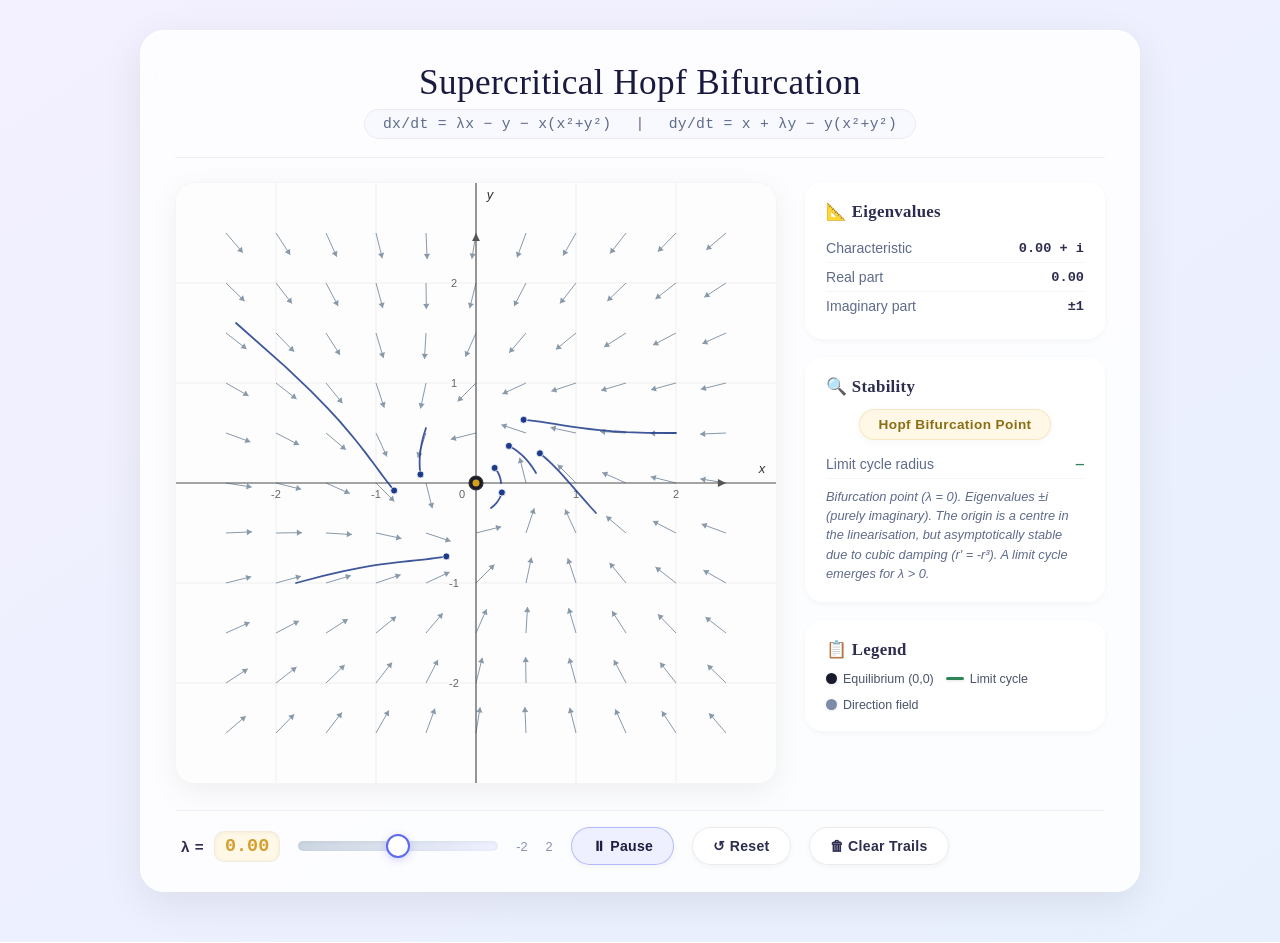
==== commit d925d8b0: "Rename deepseek_html_20260703_ba324d.html to index.html" ====
--- a/index.html
+++ b/index.html
@@ -4,24 +4,423 @@
     <meta charset="UTF-8">
     <meta name="viewport" content="width=device-width, initial-scale=1.0">
     <title>Supercritical Hopf Bifurcation · Visualizer</title>
-    <link rel="stylesheet" href="style.css">
+    <style>
+        :root {
+            --bg-gradient-start: #f3f0ff;
+            --bg-gradient-end: #e8f0fe;
+            --card-bg: rgba(255, 255, 255, 0.85);
+            --card-border: rgba(255, 255, 255, 0.6);
+            --text-primary: #1e1e3f;
+            --text-secondary: #5f6b8a;
+            --accent: #5b6af0;
+            --accent-soft: #eef0ff;
+            --stable: #3182ce;
+            --hopf: #d69e2e;
+            --unstable: #e53e3e;
+            --limit-cycle: #2f855a;
+            --trajectory-color: #1E3A8A;   /* deep blue */
+            --slider-track: #d4d9f0;
+            --button-bg: #ffffff;
+            --button-hover-bg: #f1f4ff;
+            --shadow-sm: 0 2px 6px rgba(0, 0, 0, 0.04);
+            --shadow-md: 0 8px 30px rgba(0, 0, 0, 0.06);
+            --shadow-lg: 0 12px 40px rgba(0, 0, 0, 0.08);
+            --radius-card: 24px;
+            --font-heading: 'Cormorant Garamond', 'Times New Roman', serif;
+            --font-body: 'Inter', 'Helvetica Neue', Arial, sans-serif;
+            --font-mono: 'JetBrains Mono', 'Fira Code', 'Consolas', monospace;
+        }
+
+        * {
+            margin: 0;
+            padding: 0;
+            box-sizing: border-box;
+        }
+
+        body {
+            background: linear-gradient(145deg, var(--bg-gradient-start), var(--bg-gradient-end));
+            font-family: var(--font-body);
+            color: var(--text-primary);
+            display: flex;
+            justify-content: center;
+            align-items: flex-start;
+            min-height: 100vh;
+            padding: 30px 15px 50px;
+        }
+
+        .container {
+            background: var(--card-bg);
+            backdrop-filter: blur(16px);
+            -webkit-backdrop-filter: blur(16px);
+            border: 1px solid var(--card-border);
+            border-radius: var(--radius-card);
+            box-shadow: var(--shadow-lg);
+            max-width: 1000px;
+            width: 100%;
+            padding: 32px 34px 26px;
+            display: flex;
+            flex-direction: column;
+            gap: 22px;
+        }
+
+        header {
+            text-align: center;
+            border-bottom: 1px solid rgba(0,0,0,0.06);
+            padding-bottom: 18px;
+            margin-bottom: 2px;
+        }
+        header h1 {
+            font-family: var(--font-heading);
+            font-size: 2.2rem;
+            font-weight: 500;
+            letter-spacing: 0.4px;
+            margin-bottom: 6px;
+            color: #1a1a40;
+        }
+        header .subtitle {
+            font-family: var(--font-mono);
+            font-size: 0.92rem;
+            color: var(--text-secondary);
+            letter-spacing: 0.3px;
+            background: #f8f9fe;
+            display: inline-block;
+            padding: 6px 18px;
+            border-radius: 30px;
+            border: 1px solid rgba(0,0,0,0.05);
+        }
+
+        .main-content {
+            display: flex;
+            gap: 28px;
+            flex-wrap: wrap;
+            justify-content: center;
+            align-items: flex-start;
+        }
+
+        .canvas-wrapper {
+            flex-shrink: 0;
+            background: #ffffff;
+            border-radius: 20px;
+            box-shadow: var(--shadow-md);
+            border: 1px solid rgba(0,0,0,0.04);
+            overflow: hidden;
+            line-height: 0;
+            transition: transform 0.2s ease, box-shadow 0.2s ease;
+        }
+        .canvas-wrapper:hover {
+            transform: translateY(-2px);
+            box-shadow: 0 14px 38px rgba(0, 0, 0, 0.1);
+        }
+        canvas {
+            display: block;
+            width: 100%;
+            height: auto;
+            max-width: 600px;
+            background: #fdfdfd;
+        }
+
+        .info-panel {
+            flex: 1;
+            min-width: 250px;
+            max-width: 320px;
+            display: flex;
+            flex-direction: column;
+            gap: 18px;
+            font-size: 0.88rem;
+        }
+        .info-card {
+            background: rgba(255, 255, 255, 0.8);
+            backdrop-filter: blur(10px);
+            -webkit-backdrop-filter: blur(10px);
+            border: 1px solid rgba(255,255,255,0.75);
+            border-radius: 18px;
+            padding: 18px 20px;
+            box-shadow: var(--shadow-sm);
+            transition: all 0.25s ease;
+        }
+        .info-card:hover {
+            background: rgba(255, 255, 255, 0.95);
+            box-shadow: var(--shadow-md);
+        }
+        .info-card h3 {
+            font-family: var(--font-heading);
+            font-size: 1.05rem;
+            font-weight: 600;
+            margin-bottom: 12px;
+            color: #2d2d50;
+            letter-spacing: 0.3px;
+        }
+        .info-row {
+            display: flex;
+            justify-content: space-between;
+            align-items: center;
+            padding: 6px 0;
+            border-bottom: 1px solid rgba(0,0,0,0.04);
+            font-size: 0.88rem;
+        }
+        .info-row:last-child {
+            border-bottom: none;
+        }
+        .info-label {
+            color: var(--text-secondary);
+            font-weight: 500;
+        }
+        .info-value {
+            font-weight: 600;
+            font-family: var(--font-mono);
+            font-size: 0.85rem;
+            color: #2d2d50;
+        }
+
+        .stability-badge {
+            display: inline-block;
+            padding: 7px 18px;
+            border-radius: 30px;
+            font-weight: 600;
+            font-size: 0.85rem;
+            letter-spacing: 0.4px;
+            text-align: center;
+            transition: all 0.3s ease;
+            box-shadow: 0 2px 8px rgba(0,0,0,0.04);
+        }
+        .badge-container {
+            text-align: center;
+            margin: 10px 0;
+        }
+        .stable-spiral {
+            background: #e6f0ff;
+            color: #1a5f8a;
+            border: 1px solid rgba(49, 130, 206, 0.2);
+        }
+        .hopf-point {
+            background: #fff8e6;
+            color: #8a6d14;
+            border: 1px solid rgba(214, 158, 46, 0.2);
+        }
+        .unstable-spiral {
+            background: #ffe6e6;
+            color: #8a1f1f;
+            border: 1px solid rgba(229, 62, 62, 0.2);
+        }
+        .limit-cycle-info {
+            display: flex !important;
+        }
+        #limitCycleRadius {
+            color: var(--limit-cycle);
+            font-weight: 700;
+        }
+        .description {
+            font-size: 0.8rem;
+            color: #5f6b8a;
+            margin-top: 8px;
+            line-height: 1.5;
+            font-style: italic;
+        }
+
+        .legend {
+            display: flex;
+            flex-wrap: wrap;
+            gap: 12px;
+            font-size: 0.78rem;
+            color: #4a5568;
+            margin-top: 4px;
+        }
+        .legend-item {
+            display: flex;
+            align-items: center;
+            gap: 6px;
+        }
+        .legend-dot {
+            width: 11px;
+            height: 11px;
+            border-radius: 50%;
+            flex-shrink: 0;
+            box-shadow: 0 1px 3px rgba(0,0,0,0.1);
+        }
+        .equilibrium {
+            background: #1a1a2e;
+        }
+        .direction-field {
+            background: #7b8ba8;
+        }
+        .legend-dash {
+            width: 18px;
+            height: 3px;
+            border-radius: 2px;
+            flex-shrink: 0;
+            background: var(--limit-cycle);
+            box-shadow: 0 1px 3px rgba(0,0,0,0.1);
+        }
+
+        .controls {
+            display: flex;
+            flex-wrap: wrap;
+            align-items: center;
+            gap: 18px;
+            padding: 16px 6px 0;
+            border-top: 1px solid rgba(0,0,0,0.05);
+            margin-top: 4px;
+        }
+        .control-group {
+            display: flex;
+            align-items: center;
+            gap: 10px;
+        }
+        .control-group label {
+            font-weight: 600;
+            font-size: 0.95rem;
+            color: #2d2d50;
+            letter-spacing: 0.5px;
+        }
+        .lambda-display {
+            font-family: var(--font-mono);
+            font-size: 1.15rem;
+            font-weight: 700;
+            min-width: 54px;
+            text-align: center;
+            padding: 4px 10px;
+            border-radius: 10px;
+            background: #ffffff;
+            box-shadow: inset 0 1px 4px rgba(0,0,0,0.05);
+            border: 1px solid rgba(0,0,0,0.05);
+            transition: all 0.3s ease;
+        }
+        .lambda-neg { color: var(--stable); background: #e6f0ff; }
+        .lambda-zero { color: var(--hopf); background: #fff8e6; }
+        .lambda-pos { color: var(--unstable); background: #ffe6e6; }
+
+        .range-limit {
+            font-size: 0.8rem;
+            color: #8890b0;
+            font-weight: 500;
+        }
+
+        input[type="range"] {
+            -webkit-appearance: none;
+            width: 200px;
+            height: 10px;
+            border-radius: 5px;
+            background: linear-gradient(to right, #cbd5e0, var(--accent-soft));
+            outline: none;
+            cursor: pointer;
+            box-shadow: inset 0 1px 4px rgba(0,0,0,0.05);
+        }
+        input[type="range"]::-webkit-slider-thumb {
+            -webkit-appearance: none;
+            width: 24px;
+            height: 24px;
+            border-radius: 50%;
+            background: #ffffff;
+            border: 2px solid var(--accent);
+            box-shadow: 0 2px 8px rgba(91,106,240,0.3);
+            cursor: pointer;
+            transition: all 0.2s ease;
+        }
+        input[type="range"]::-webkit-slider-thumb:hover {
+            transform: scale(1.12);
+            box-shadow: 0 4px 12px rgba(91,106,240,0.4);
+        }
+        input[type="range"]::-moz-range-thumb {
+            width: 24px;
+            height: 24px;
+            border-radius: 50%;
+            background: #ffffff;
+            border: 2px solid var(--accent);
+            box-shadow: 0 2px 8px rgba(91,106,240,0.3);
+            cursor: pointer;
+        }
+
+        button {
+            padding: 10px 20px;
+            border: 1px solid rgba(0,0,0,0.08);
+            border-radius: 30px;
+            background: var(--button-bg);
+            cursor: pointer;
+            font-weight: 600;
+            font-size: 0.88rem;
+            font-family: var(--font-body);
+            letter-spacing: 0.3px;
+            color: #2d2d50;
+            box-shadow: var(--shadow-sm);
+            transition: all 0.2s ease;
+            white-space: nowrap;
+            backdrop-filter: blur(4px);
+        }
+        button:hover {
+            background: var(--button-hover-bg);
+            box-shadow: 0 4px 14px rgba(0,0,0,0.08);
+            transform: translateY(-1px);
+            border-color: rgba(91,106,240,0.2);
+        }
+        button:active {
+            transform: translateY(0);
+            box-shadow: inset 0 2px 6px rgba(0,0,0,0.05);
+        }
+        button.active-btn {
+            background: #eef0ff;
+            border-color: rgba(91,106,240,0.4);
+            color: #1e1e40;
+            font-weight: 700;
+        }
+
+        @media (max-width: 940px) {
+            .main-content {
+                flex-direction: column;
+                align-items: center;
+            }
+            .info-panel {
+                max-width: 100%;
+                flex-direction: row;
+                flex-wrap: wrap;
+                gap: 12px;
+            }
+            .info-card {
+                flex: 1 1 180px;
+                min-width: 170px;
+            }
+            .canvas-wrapper {
+                width: 100%;
+                max-width: 500px;
+            }
+            input[type="range"] {
+                width: 140px;
+            }
+        }
+        @media (max-width: 500px) {
+            .container {
+                padding: 18px 10px;
+            }
+            header h1 {
+                font-size: 1.5rem;
+            }
+            .controls {
+                gap: 10px;
+            }
+            input[type="range"] {
+                width: 100px;
+            }
+            button {
+                padding: 8px 16px;
+                font-size: 0.8rem;
+            }
+        }
+    </style>
 </head>
 <body>
     <div class="container">
         <header>
             <h1>Supercritical Hopf Bifurcation</h1>
             <p class="subtitle">
-                dx/dt = λx − y − x(x² + y²) | dy/dt = x + λy − y(x² + y²)
+                dx/dt = λx − y − x(x²+y²) &emsp;|&emsp; dy/dt = x + λy − y(x²+y²)
             </p>
         </header>
 
-        <main class="main-content">
+        <div class="main-content">
             <div class="canvas-wrapper">
                 <canvas id="phaseCanvas" width="600" height="600" aria-label="Phase portrait of the Hopf bifurcation"></canvas>
             </div>
 
-            <aside class="info-panel" id="infoPanel">
-                <!-- Eigenvalue card -->
+            <aside class="info-panel">
                 <div class="info-card">
                     <h3>📐 Eigenvalues</h3>
                     <div class="info-row">
@@ -38,9 +437,8 @@
                     </div>
                 </div>
 
-                <!-- Stability card -->
                 <div class="info-card">
-                    <h3>🔍 Stability Classification</h3>
+                    <h3>🔍 Stability</h3>
                     <div class="badge-container">
                         <span class="stability-badge" id="stabilityBadge">—</span>
                     </div>
@@ -51,7 +449,6 @@
                     <p class="description" id="stabilityDescription">—</p>
                 </div>
 
-                <!-- Legend card -->
                 <div class="info-card">
                     <h3>📋 Legend</h3>
                     <div class="legend">
@@ -59,7 +456,7 @@
                             <span class="legend-dot equilibrium"></span> Equilibrium (0,0)
                         </div>
                         <div class="legend-item">
-                            <span class="legend-dash limit-cycle"></span> Limit cycle
+                            <span class="legend-dash"></span> Limit cycle
                         </div>
                         <div class="legend-item">
                             <span class="legend-dot direction-field"></span> Direction field
@@ -67,7 +464,7 @@
                     </div>
                 </div>
             </aside>
-        </main>
+        </div>
 
         <div class="controls">
             <div class="control-group">
@@ -82,6 +479,433 @@
             <button id="clearBtn" title="Clear trail histories">🗑 Clear Trails</button>
         </div>
     </div>
-    <script src="script.js" defer></script>
+
+    <script>
+        (function() {
+            'use strict';
+
+            const canvas = document.getElementById('phaseCanvas');
+            const ctx = canvas.getContext('2d');
+            const lambdaSlider = document.getElementById('lambdaSlider');
+            const lambdaDisplay = document.getElementById('lambdaDisplay');
+            const playPauseBtn = document.getElementById('playPauseBtn');
+            const resetBtn = document.getElementById('resetBtn');
+            const clearBtn = document.getElementById('clearBtn');
+            const eigenvalueDisplay = document.getElementById('eigenvalueDisplay');
+            const realPartDisplay = document.getElementById('realPartDisplay');
+            const stabilityBadge = document.getElementById('stabilityBadge');
+            const stabilityDescription = document.getElementById('stabilityDescription');
+            const limitCycleRow = document.getElementById('limitCycleRow');
+            const limitCycleRadius = document.getElementById('limitCycleRadius');
+
+            const CANVAS_SIZE = 600;
+            const SCALE = 100;
+            const CENTER_X = CANVAS_SIZE / 2;
+            const CENTER_Y = CANVAS_SIZE / 2;
+            const WORLD_MIN = -2.5;
+            const WORLD_MAX = 2.5;
+            const DIR_SPACING = 0.5;
+            const ARROW_LENGTH = 26;
+            const ARROWHEAD_SIZE = 6;
+            const RK4_DT = 0.04;
+            const MAX_TRAIL = 500;
+
+            let lambda = parseFloat(lambdaSlider.value);
+            let isPlaying = true;
+            let animationId = null;
+            let directionCache = null;
+            let cacheLambda = null;
+
+            // Deep blue colour for all trajectories
+            const TRAJECTORY_COLOR = '#1E3A8A';
+
+            const initialConditions = [
+                { x: 0.25, y: 0.0 },
+                { x: 0.6,  y: 0.1 },
+                { x: 1.2,  y:-0.3 },
+                { x: 2.0,  y: 0.5 },
+                { x:-0.5,  y: 0.55 },
+                { x:-1.8,  y:-1.0 },
+                { x: 0.15, y:-0.25 },
+                { x:-2.4,  y: 1.6 }
+            ];
+
+            let particles = [];
+
+            function worldToCanvas(wx, wy) {
+                return {
+                    cx: CENTER_X + wx * SCALE,
+                    cy: CENTER_Y - wy * SCALE
+                };
+            }
+
+            function isInView(wx, wy) {
+                return wx >= WORLD_MIN && wx <= WORLD_MAX && wy >= WORLD_MIN && wy <= WORLD_MAX;
+            }
+
+            function vectorField(x, y) {
+                const r2 = x * x + y * y;
+                return [
+                    lambda * x - y - x * r2,
+                    x + lambda * y - y * r2
+                ];
+            }
+
+            function rk4Step(x, y, dt) {
+                const [k1x, k1y] = vectorField(x, y);
+                const [k2x, k2y] = vectorField(x + 0.5*dt*k1x, y + 0.5*dt*k1y);
+                const [k3x, k3y] = vectorField(x + 0.5*dt*k2x, y + 0.5*dt*k2y);
+                const [k4x, k4y] = vectorField(x + dt*k3x, y + dt*k3y);
+                return {
+                    x: x + (dt/6)*(k1x + 2*k2x + 2*k3x + k4x),
+                    y: y + (dt/6)*(k1y + 2*k2y + 2*k3y + k4y)
+                };
+            }
+
+            function computeDirectionField() {
+                if (cacheLambda === lambda && directionCache) return directionCache;
+                const arrows = [];
+                const start = -2.5, end = 2.5;
+                for (let wx = start; wx <= end + 1e-6; wx += DIR_SPACING) {
+                    for (let wy = start; wy <= end + 1e-6; wy += DIR_SPACING) {
+                        const [vx, vy] = vectorField(wx, wy);
+                        const mag = Math.sqrt(vx*vx + vy*vy);
+                        if (mag < 1e-8) continue;
+                        const nx = vx / mag;
+                        const ny = vy / mag;
+                        const { cx, cy } = worldToCanvas(wx, wy);
+                        const cvx = nx * SCALE;
+                        const cvy = -ny * SCALE;
+                        const cMag = Math.sqrt(cvx*cvx + cvy*cvy);
+                        const sf = ARROW_LENGTH / cMag;
+                        arrows.push({
+                            cx, cy,
+                            endCx: cx + cvx * sf,
+                            endCy: cy + cvy * sf,
+                            dirX: cvx / cMag,
+                            dirY: cvy / cMag
+                        });
+                    }
+                }
+                directionCache = arrows;
+                cacheLambda = lambda;
+                return arrows;
+            }
+
+            function drawGrid() {
+                ctx.save();
+                ctx.strokeStyle = '#e8e8e8';
+                ctx.lineWidth = 0.7;
+                const minInt = Math.ceil(WORLD_MIN);
+                const maxInt = Math.floor(WORLD_MAX);
+                for (let i = minInt; i <= maxInt; i++) {
+                    const { cx } = worldToCanvas(i, 0);
+                    const { cy } = worldToCanvas(0, i);
+                    ctx.beginPath();
+                    ctx.moveTo(cx, 0);
+                    ctx.lineTo(cx, CANVAS_SIZE);
+                    ctx.stroke();
+                    ctx.beginPath();
+                    ctx.moveTo(0, cy);
+                    ctx.lineTo(CANVAS_SIZE, cy);
+                    ctx.stroke();
+                }
+                ctx.restore();
+            }
+
+            function drawAxes() {
+                ctx.save();
+                ctx.strokeStyle = '#555';
+                ctx.lineWidth = 1.2;
+                const xAxisY = worldToCanvas(0, 0).cy;
+                const yAxisX = worldToCanvas(0, 0).cx;
+                ctx.beginPath();
+                ctx.moveTo(0, xAxisY);
+                ctx.lineTo(CANVAS_SIZE, xAxisY);
+                ctx.moveTo(yAxisX, 0);
+                ctx.lineTo(yAxisX, CANVAS_SIZE);
+                ctx.stroke();
+
+                function arrowHead(cx, cy, angle) {
+                    const sz = 9;
+                    ctx.fillStyle = '#555';
+                    ctx.beginPath();
+                    ctx.moveTo(cx, cy);
+                    ctx.lineTo(cx - sz*Math.cos(angle-0.45), cy - sz*Math.sin(angle-0.45));
+                    ctx.lineTo(cx - sz*Math.cos(angle+0.45), cy - sz*Math.sin(angle+0.45));
+                    ctx.closePath();
+                    ctx.fill();
+                }
+                arrowHead(worldToCanvas(WORLD_MAX, 0).cx, xAxisY, 0);
+                arrowHead(yAxisX, worldToCanvas(0, WORLD_MAX).cy, -Math.PI/2);
+
+                ctx.fillStyle = '#333';
+                ctx.font = 'italic 13px "Inter", "Helvetica Neue", Arial, sans-serif';
+                ctx.textAlign = 'center';
+                ctx.fillText('x', CANVAS_SIZE-14, xAxisY-10);
+                ctx.fillText('y', yAxisX+14, 16);
+                ctx.font = '11px "Inter", "Helvetica Neue", Arial, sans-serif';
+                ctx.fillStyle = '#666';
+                for (let i = Math.ceil(WORLD_MIN); i <= Math.floor(WORLD_MAX); i++) {
+                    if (i === 0) continue;
+                    const tx = worldToCanvas(i, 0).cx;
+                    const ty = worldToCanvas(0, i).cy;
+                    ctx.fillText(i.toString(), tx, xAxisY+15);
+                    ctx.fillText(i.toString(), yAxisX-22, ty+4);
+                }
+                ctx.fillText('0', yAxisX-14, xAxisY+15);
+                ctx.restore();
+            }
+
+            function drawDirectionField() {
+                const arrows = computeDirectionField();
+                ctx.save();
+                ctx.strokeStyle = '#8899aa';
+                ctx.fillStyle = '#8899aa';
+                ctx.lineWidth = 1.0;
+                arrows.forEach(a => {
+                    ctx.beginPath();
+                    ctx.moveTo(a.cx, a.cy);
+                    ctx.lineTo(a.endCx, a.endCy);
+                    ctx.stroke();
+                    const angle = Math.atan2(a.dirY, a.dirX);
+                    ctx.beginPath();
+                    ctx.moveTo(a.endCx, a.endCy);
+                    ctx.lineTo(a.endCx - ARROWHEAD_SIZE*Math.cos(angle-0.55),
+                               a.endCy - ARROWHEAD_SIZE*Math.sin(angle-0.55));
+                    ctx.lineTo(a.endCx - ARROWHEAD_SIZE*Math.cos(angle+0.55),
+                               a.endCy - ARROWHEAD_SIZE*Math.sin(angle+0.55));
+                    ctx.closePath();
+                    ctx.fill();
+                });
+                ctx.restore();
+            }
+
+            function drawEquilibrium() {
+                const { cx, cy } = worldToCanvas(0, 0);
+                ctx.save();
+                ctx.beginPath();
+                ctx.arc(cx, cy, 7, 0, 2*Math.PI);
+                ctx.fillStyle = '#1a1a2e';
+                ctx.fill();
+                ctx.beginPath();
+                ctx.arc(cx, cy, 3.5, 0, 2*Math.PI);
+                if (lambda < -0.005) ctx.fillStyle = '#2980b9';
+                else if (lambda > 0.005) ctx.fillStyle = '#c0392b';
+                else ctx.fillStyle = '#d4a017';
+                ctx.fill();
+                ctx.beginPath();
+                ctx.arc(cx, cy, 7, 0, 2*Math.PI);
+                ctx.strokeStyle = '#333';
+                ctx.lineWidth = 1.2;
+                ctx.stroke();
+                ctx.restore();
+            }
+
+            function drawLimitCycle() {
+                if (lambda <= 0.001) return;
+                const radius = Math.sqrt(lambda);
+                if (radius > WORLD_MAX) return;
+                const { cx, cy } = worldToCanvas(0, 0);
+                ctx.save();
+                ctx.setLineDash([8, 5]);
+                ctx.strokeStyle = '#27ae60';
+                ctx.lineWidth = 2.2;
+                ctx.beginPath();
+                ctx.arc(cx, cy, radius * SCALE, 0, 2*Math.PI);
+                ctx.stroke();
+                ctx.setLineDash([]);
+                if (radius < WORLD_MAX - 0.3) {
+                    const lbl = worldToCanvas(radius*0.75, radius*0.75);
+                    ctx.fillStyle = '#1a6b3a';
+                    ctx.font = 'italic 11px "Inter", sans-serif';
+                    ctx.fillText('r = √λ', lbl.cx-18, lbl.cy-8);
+                }
+                ctx.restore();
+            }
+
+            function drawTrajectories() {
+                particles.forEach(p => {
+                    const trail = p.trail;
+                    if (trail.length < 2) {
+                        if (trail.length === 1 && isInView(trail[0].x, trail[0].y)) {
+                            const { cx, cy } = worldToCanvas(trail[0].x, trail[0].y);
+                            ctx.beginPath();
+                            ctx.arc(cx, cy, 3, 0, 2*Math.PI);
+                            ctx.fillStyle = p.color;
+                            ctx.fill();
+                        }
+                        return;
+                    }
+                    ctx.save();
+                    ctx.strokeStyle = p.color;
+                    ctx.lineWidth = 1.8;
+                    ctx.lineCap = 'round';
+                    ctx.lineJoin = 'round';
+                    ctx.globalAlpha = 0.85;
+                    ctx.beginPath();
+                    const first = worldToCanvas(trail[0].x, trail[0].y);
+                    ctx.moveTo(first.cx, first.cy);
+                    for (let i = 1; i < trail.length; i++) {
+                        const pt = worldToCanvas(trail[i].x, trail[i].y);
+                        ctx.lineTo(pt.cx, pt.cy);
+                    }
+                    ctx.stroke();
+                    const head = worldToCanvas(p.x, p.y);
+                    ctx.globalAlpha = 1;
+                    ctx.beginPath();
+                    ctx.arc(head.cx, head.cy, 3.5, 0, 2*Math.PI);
+                    ctx.fillStyle = p.color;
+                    ctx.fill();
+                    ctx.strokeStyle = '#ffffff';
+                    ctx.lineWidth = 0.8;
+                    ctx.stroke();
+                    ctx.restore();
+                });
+            }
+
+            function render() {
+                ctx.clearRect(0, 0, CANVAS_SIZE, CANVAS_SIZE);
+                ctx.fillStyle = '#fdfdfd';
+                ctx.fillRect(0, 0, CANVAS_SIZE, CANVAS_SIZE);
+                drawGrid();
+                drawDirectionField();
+                drawLimitCycle();
+                drawAxes();
+                drawEquilibrium();
+                drawTrajectories();
+            }
+
+            function advanceParticles() {
+                particles.forEach(p => {
+                    const next = rk4Step(p.x, p.y, RK4_DT);
+                    p.x = next.x;
+                    p.y = next.y;
+                    p.trail.push({ x: p.x, y: p.y });
+                    if (p.trail.length > MAX_TRAIL) p.trail.shift();
+                });
+            }
+
+            function animate() {
+                if (!isPlaying) {
+                    render();
+                    animationId = null;
+                    return;
+                }
+                advanceParticles();
+                render();
+                animationId = requestAnimationFrame(animate);
+            }
+
+            function startAnimation() {
+                if (animationId) cancelAnimationFrame(animationId);
+                animationId = isPlaying ? requestAnimationFrame(animate) : (render(), null);
+            }
+
+            function updateInfo() {
+                lambdaDisplay.textContent = lambda.toFixed(2);
+                lambdaDisplay.className = 'lambda-display';
+                if (lambda < -0.005) lambdaDisplay.classList.add('lambda-neg');
+                else if (lambda > 0.005) lambdaDisplay.classList.add('lambda-pos');
+                else lambdaDisplay.classList.add('lambda-zero');
+
+                eigenvalueDisplay.textContent = `${lambda.toFixed(2)} + i`.replace('+ -', '− ');
+                realPartDisplay.textContent = lambda.toFixed(2);
+
+                stabilityBadge.className = 'stability-badge';
+                if (lambda < -0.005) {
+                    stabilityBadge.textContent = 'Stable Spiral (Sink)';
+                    stabilityBadge.classList.add('stable-spiral');
+                    stabilityDescription.textContent =
+                        'The origin is a stable spiral. All trajectories spiral inward toward the equilibrium.';
+                    limitCycleRow.style.display = 'none';
+                } else if (lambda > 0.005) {
+                    stabilityBadge.textContent = 'Unstable Spiral (Source)';
+                    stabilityBadge.classList.add('unstable-spiral');
+                    const rLC = Math.sqrt(lambda);
+                    stabilityDescription.textContent =
+                        `The origin is an unstable spiral. A stable limit cycle exists at radius r = √λ ≈ ${rLC.toFixed(3)}. ` +
+                        'Trajectories spiral outward from the origin, or inward from outside, toward the limit cycle.';
+                    limitCycleRow.style.display = 'flex';
+                    limitCycleRadius.textContent = `r = √λ ≈ ${rLC.toFixed(3)}`;
+                } else {
+                    stabilityBadge.textContent = 'Hopf Bifurcation Point';
+                    stabilityBadge.classList.add('hopf-point');
+                    stabilityDescription.textContent =
+                        'Bifurcation point (λ = 0). Eigenvalues ±i (purely imaginary). The origin is a centre in the linearisation, ' +
+                        'but asymptotically stable due to cubic damping (r\' = -r³). A limit cycle emerges for λ > 0.';
+                    limitCycleRow.style.display = 'none';
+                }
+            }
+
+            function onLambdaChange() {
+                lambda = parseFloat(lambdaSlider.value);
+                directionCache = null;
+                cacheLambda = null;
+                updateInfo();
+                render();
+            }
+
+            function togglePlayPause() {
+                isPlaying = !isPlaying;
+                if (isPlaying) {
+                    playPauseBtn.textContent = '⏸ Pause';
+                    playPauseBtn.classList.add('active-btn');
+                } else {
+                    playPauseBtn.textContent = '▶ Play';
+                    playPauseBtn.classList.remove('active-btn');
+                }
+                startAnimation();
+            }
+
+            function resetAll() {
+                particles = initialConditions.map(ic => ({
+                    x: ic.x,
+                    y: ic.y,
+                    trail: [{ x: ic.x, y: ic.y }],
+                    color: TRAJECTORY_COLOR
+                }));
+                directionCache = null;
+                cacheLambda = null;
+                updateInfo();
+                render();
+                if (isPlaying && !animationId) startAnimation();
+            }
+
+            function clearTrails() {
+                particles.forEach(p => {
+                    p.trail = [{ x: p.x, y: p.y }];
+                });
+                render();
+                if (isPlaying && !animationId) startAnimation();
+            }
+
+            function init() {
+                particles = initialConditions.map(ic => ({
+                    x: ic.x,
+                    y: ic.y,
+                    trail: [{ x: ic.x, y: ic.y }],
+                    color: TRAJECTORY_COLOR
+                }));
+                lambda = parseFloat(lambdaSlider.value);
+                updateInfo();
+                render();
+                startAnimation();
+            }
+
+            lambdaSlider.addEventListener('input', onLambdaChange);
+            playPauseBtn.addEventListener('click', togglePlayPause);
+            resetBtn.addEventListener('click', resetAll);
+            clearBtn.addEventListener('click', clearTrails);
+            document.addEventListener('keydown', e => {
+                if (e.code === 'Space' && e.target === document.body) {
+                    e.preventDefault();
+                    togglePlayPause();
+                }
+            });
+
+            init();
+        })();
+    </script>
 </body>
 </html>
